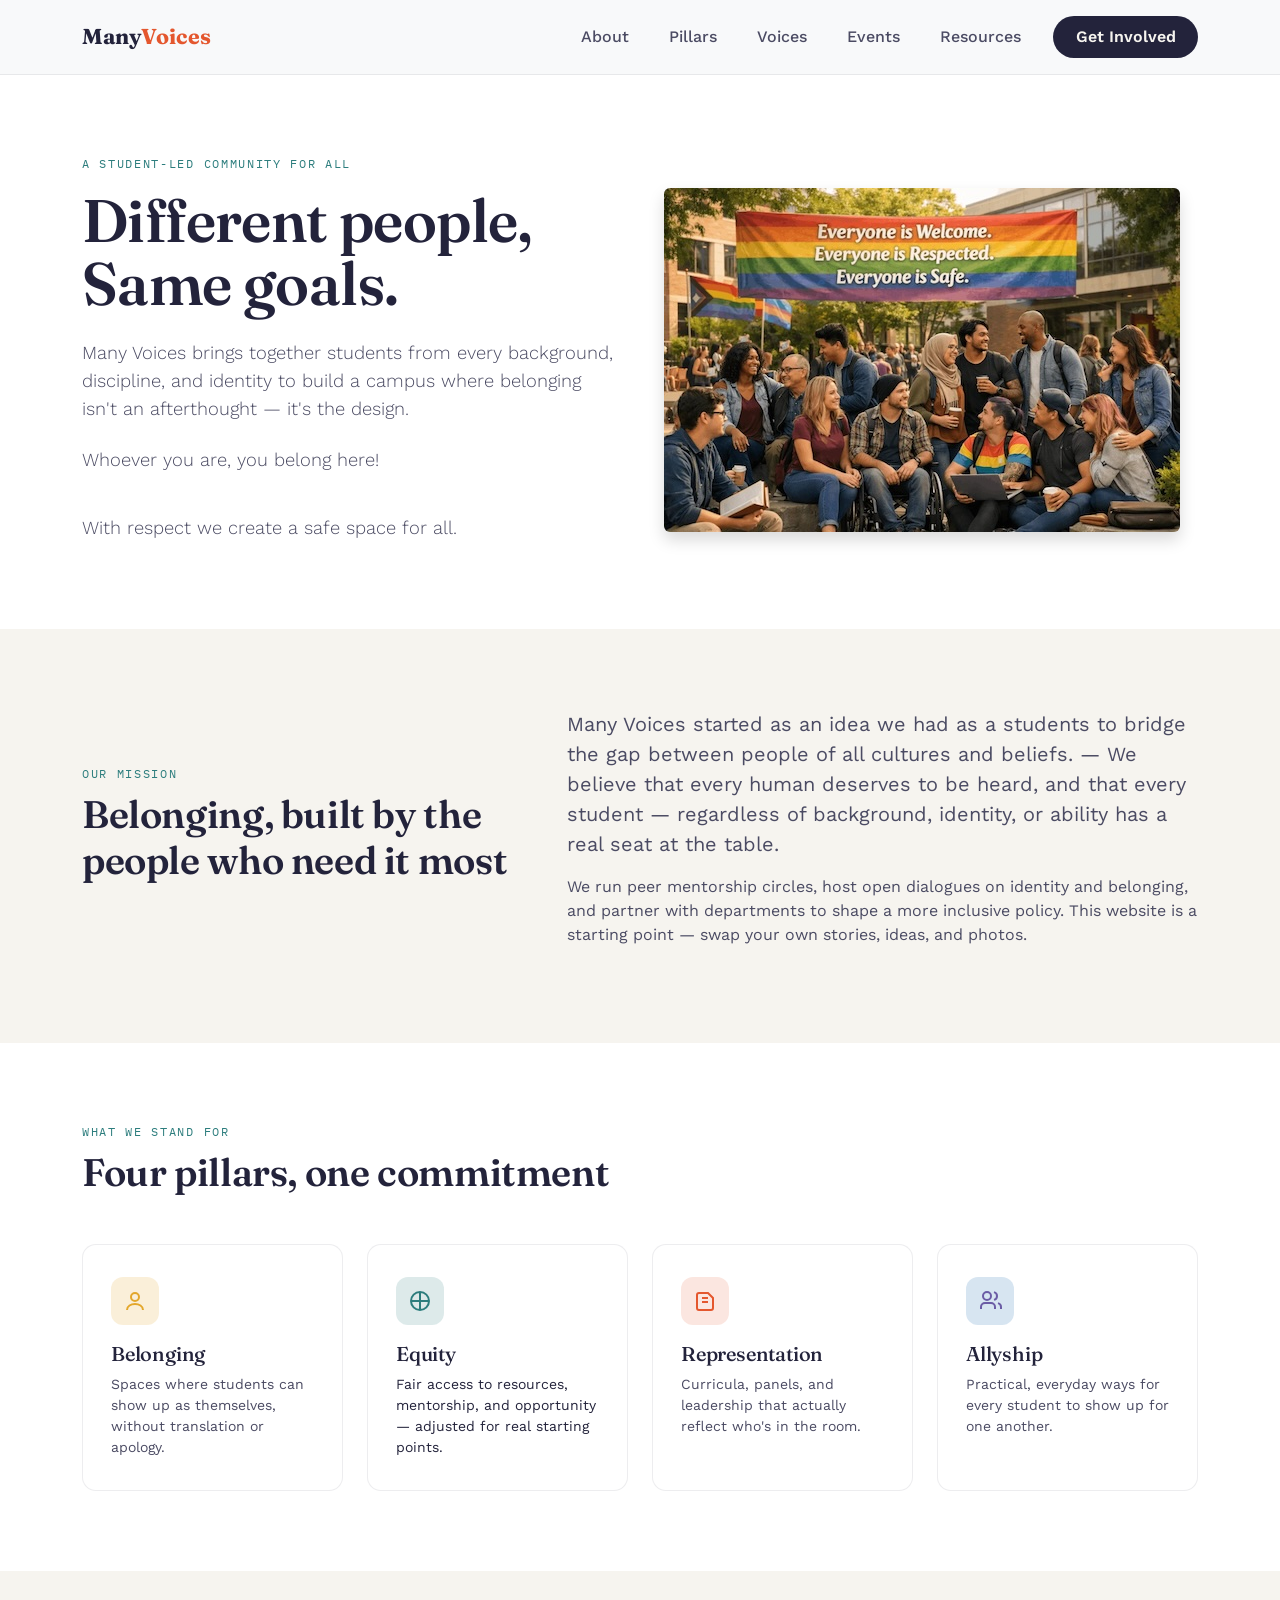
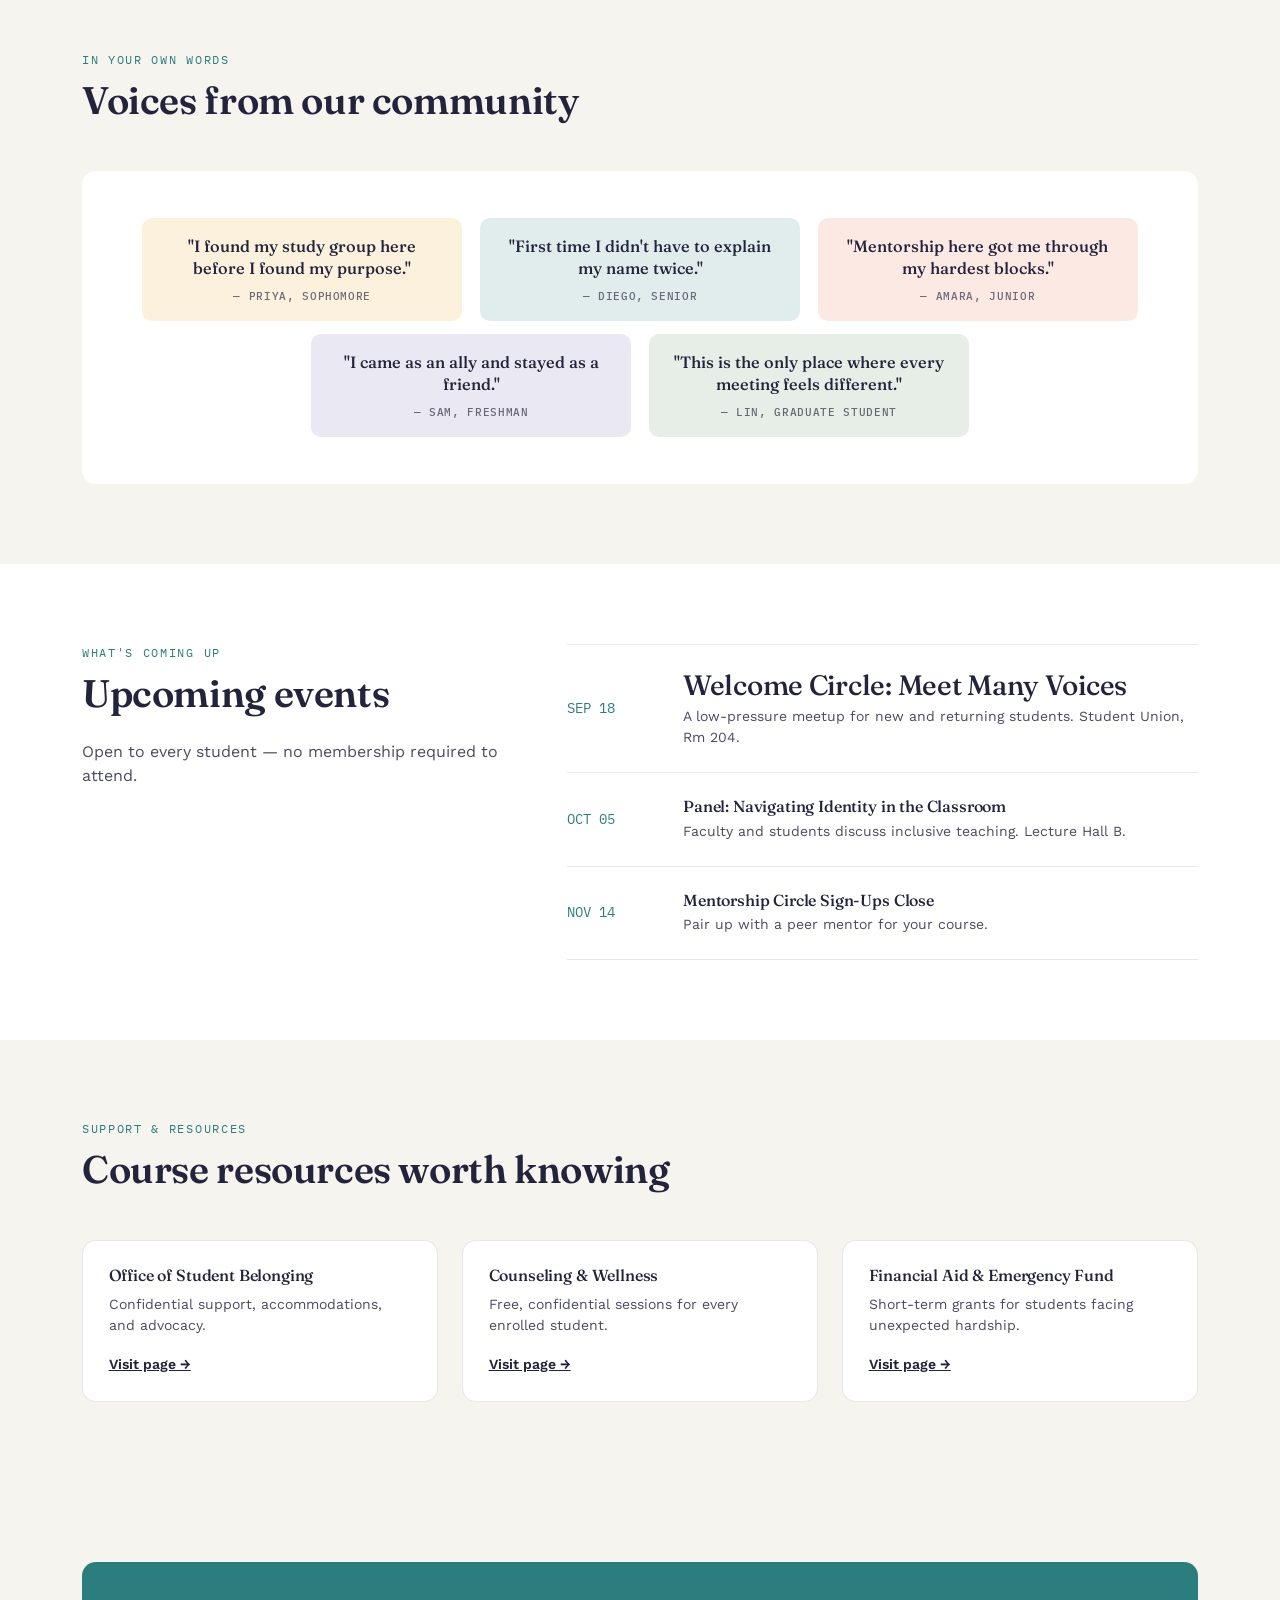
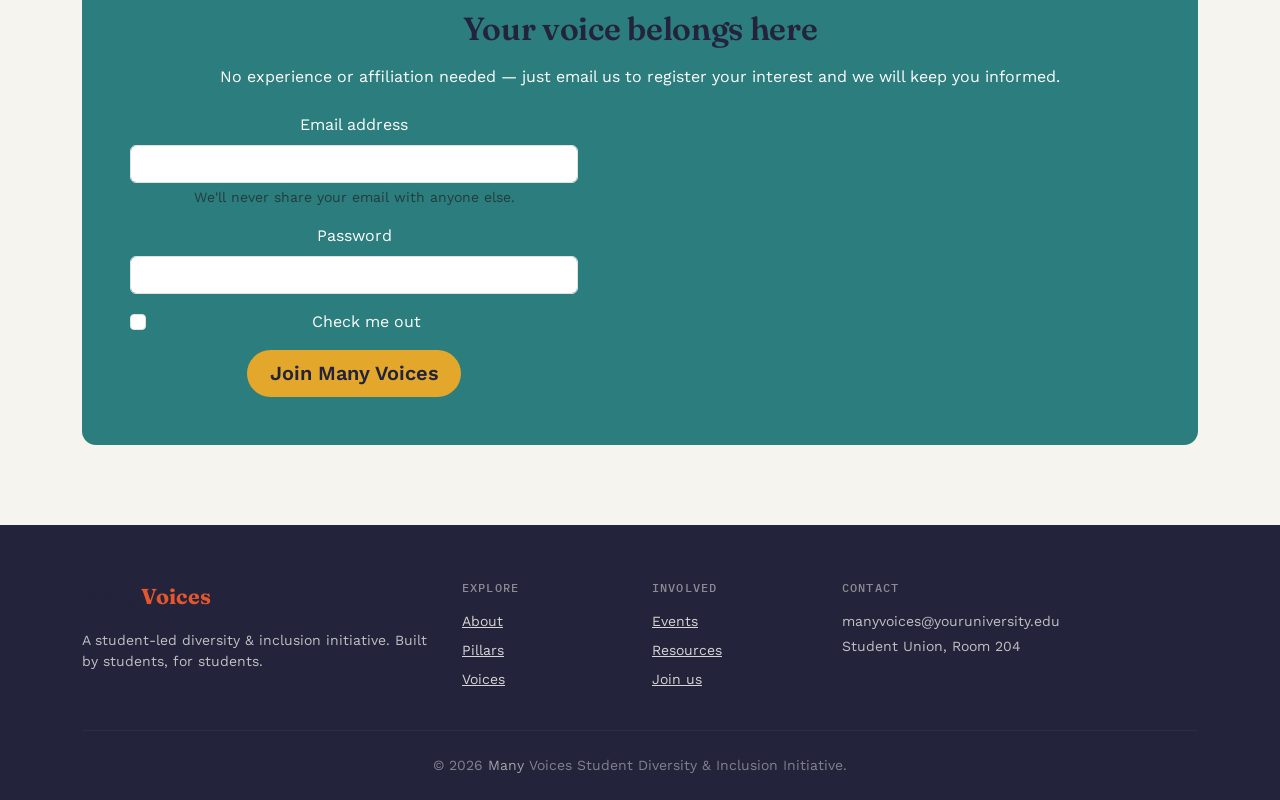
==== index.html @ 87bc1123 "Add join up form" ====
<!doctype html>
<html lang="en">
  <head>
    <meta charset="UTF-8" />
    <meta name="viewport" content="width=device-width, initial-scale=1.0" />
    <meta
      name="description"
      content="Many Voices is a student-led diversity and inclusion initiative that brings together students from all backgrounds, disciplines, and identities to create a campus where belonging is built into the design."
    />
    <title>Many Voices — Diversity & Inclusion Student Initiative</title>

    <!--Bootstrap 5-->
    <link
      href="https://cdnjs.cloudflare.com/ajax/libs/bootstrap/5.3.3/css/bootstrap.min.css"
      rel="stylesheet"
    />

    <!-- Fonts: Fraunces (display, warm humanist serif) + Work Sans (body) + IBM Plex Mono (utility/tags) -->
    <link rel="preconnect" href="https://fonts.googleapis.com" />
    <link
      href="https://fonts.googleapis.com/css2?family=Fraunces:opsz,wght@9..144,300;9..144,500;9..144,600;9..144,700&family=Work+Sans:wght@400;500;600;700&family=IBM+Plex+Mono:wght@500&display=swap"
      rel="stylesheet"
    />

    <!-- Stylesheet -->
    <link rel="stylesheet" href="assets/css/style.css" />
  </head>
  <body>
    <!--NAVBAR-->
    <nav class="navbar navbar-light bg-light navbar-expand-lg sticky-top py-3">
      <div class="container">
        <a class="navbar-brand" href="#top">Many<span>Voices</span></a>
        <button
          class="navbar-toggler"
          type="button"
          data-bs-toggle="collapse"
          data-bs-target="#navMenu"
          aria-label="Toggle navigation"
        >
          <span class="navbar-toggler-icon"></span>
        </button>
        <div class="collapse navbar-collapse justify-content-end" id="navMenu">
          <ul class="navbar-nav align-items-lg-center gap-lg-2">
            <li class="nav-item">
              <a class="nav-link" href="#about">About</a>
            </li>
            <li class="nav-item">
              <a class="nav-link" href="#pillars">Pillars</a>
            </li>
            <li class="nav-item">
              <a class="nav-link" href="#voices">Voices</a>
            </li>
            <li class="nav-item">
              <a class="nav-link" href="#events">Events</a>
            </li>
            <li class="nav-item">
              <a class="nav-link" href="#resources">Resources</a>
            </li>
            <li class="nav-item ms-lg-2">
              <a class="btn btn-ochre" href="#join">Get Involved</a>
            </li>
          </ul>
        </div>
      </div>
    </nav>

    <!--HERO-->
    <header id="top" class="hero">
      <div class="container">
        <div class="row align-items-center g-5">
          <div class="col-lg-6">
            <p class="eyebrow mb-3">A student-led community for all</p>
            <h1 class="mb-4">Different people,<br />Same goals.</h1>
            <p class="lead mb-4">
              Many Voices brings together students from every background,
              discipline, and identity to build a campus where belonging isn't
              an afterthought &mdash; it's the design.
            </p>
            <div class="d-flex flex-wrap gap-3">
              <p class="lead mb-4">Whoever you are, you belong here!</p>
              <p class="lead mb-4">
                With respect we create a safe space for all.
              </p>
            </div>
          </div>
          <div class="col-lg-6">
            <div class="weave-wrap">
              <img
                src="assets/images/everyone-welcome-2.jpg"
                alt="Students of different backgrounds and identities smiling together"
                class="img-fluid rounded shadow"
              />
            </div>
          </div>
        </div>
      </div>
    </header>

    <!--ABOUT-->
    <section id="about">
      <div class="container">
        <div class="row g-5 align-items-center">
          <div class="col-lg-5">
            <p class="eyebrow mb-2">Our mission</p>
            <h2 class="section-title mb-4">
              Belonging, built by the people who need it most
            </h2>
          </div>
          <div class="col-lg-7">
            <p class="fs-5 var-inksoft">
              Many Voices started as an idea we had as a students to bridge the
              gap between people of all cultures and beliefs. &mdash; We believe
              that every human deserves to be heard, and that every student
              &mdash; regardless of background, identity, or ability has a real
              seat at the table.
            </p>
            <p class="var-inksoft">
              We run peer mentorship circles, host open dialogues on identity
              and belonging, and partner with departments to shape a more
              inclusive policy. This website is a starting point &mdash; swap
              your own stories, ideas, and photos.
            </p>
          </div>
        </div>
      </div>
    </section>

    <!--PILLARS-->
    <section id="pillars">
      <div class="container">
        <p class="eyebrow mb-2">What we stand for</p>
        <h2 class="section-title mb-5">Four pillars, one commitment</h2>
        <div class="row g-4">
          <div class="col-md-6 col-lg-3">
            <div class="pillar-card">
              <div class="pillar-icon pillar-icon-yellow">
                <svg
                  width="24"
                  height="24"
                  viewBox="0 0 24 24"
                  fill="none"
                  stroke="var(--ochre)"
                  stroke-width="2"
                >
                  <circle cx="12" cy="8" r="4" />
                  <path d="M4 21c0-4 4-6 8-6s8 2 8 6" />
                </svg>
              </div>
              <h3 class="h5 mb-2">Belonging</h3>
              <p class="small mb-0 var-inksoft">
                Spaces where students can show up as themselves, without
                translation or apology.
              </p>
            </div>
          </div>
          <div class="col-md-6 col-lg-3">
            <div class="pillar-card">
              <div id="pillar1" class="pillar-icon">
                <svg
                  width="24"
                  height="24"
                  viewBox="0 0 24 24"
                  fill="none"
                  stroke="var(--teal)"
                  stroke-width="2"
                >
                  <path d="M3 12h18M12 3v18" />
                  <circle cx="12" cy="12" r="9" />
                </svg>
              </div>
              <h3 class="h5 mb-2">Equity</h3>
              <p class="small mb-0" class="var-inksoft">
                Fair access to resources, mentorship, and opportunity &mdash;
                adjusted for real starting points.
              </p>
            </div>
          </div>
          <div class="col-md-6 col-lg-3">
            <div class="pillar-card">
              <div class="pillar-icon" id="pillar2">
                <svg
                  width="24"
                  height="24"
                  viewBox="0 0 24 24"
                  fill="none"
                  stroke="var(--coral)"
                  stroke-width="2"
                >
                  <path
                    d="M4 19V6a2 2 0 0 1 2-2h9l5 5v10a2 2 0 0 1-2 2H6a2 2 0 0 1-2-2Z"
                  />
                  <path d="M9 9h6M9 13h6" />
                </svg>
              </div>
              <h3 class="h5 mb-2">Representation</h3>
              <p class="small mb-0 var-inksoft">
                Curricula, panels, and leadership that actually reflect who's in
                the room.
              </p>
            </div>
          </div>
          <div class="col-md-6 col-lg-3">
            <div class="pillar-card">
              <div class="pillar-icon" id="pillar4">
                <svg
                  width="24"
                  height="24"
                  viewBox="0 0 24 24"
                  fill="none"
                  stroke="var(--thread-4)"
                  stroke-width="2"
                >
                  <path d="M17 20v-2a4 4 0 0 0-4-4H7a4 4 0 0 0-4 4v2" />
                  <circle cx="9" cy="7" r="4" />
                  <path
                    d="M23 20v-2a4 4 0 0 0-3-3.87M16 3.13a4 4 0 0 1 0 7.75"
                  />
                </svg>
              </div>
              <h3 class="h5 mb-2">Allyship</h3>
              <p class="small mb-0 var-inksoft">
                Practical, everyday ways for every student to show up for one
                another.
              </p>
            </div>
          </div>
        </div>
      </div>
    </section>

    <!--VOICES-->
    <section id="voices">
      <div class="container">
        <p class="eyebrow mb-2">In Your Own Words</p>
        <h2 class="section-title mb-5">Voices from our community</h2>
        <div class="voices-wrap text-center">
          <span class="voice-chip voice-a"
            >"I found my study group here before I found my purpose."<span
              class="voice-name"
              >— Priya, Sophomore</span
            ></span
          >
          <span class="voice-chip voice-b"
            >"First time I didn't have to explain my name twice."<span
              class="voice-name"
              >— Diego, Senior</span
            ></span
          >
          <span class="voice-chip voice-c"
            >"Mentorship here got me through my hardest blocks."<span
              class="voice-name"
              >— Amara, Junior</span
            ></span
          >
          <span class="voice-chip voice-d"
            >"I came as an ally and stayed as a friend."<span class="voice-name"
              >— Sam, Freshman</span
            ></span
          >
          <span class="voice-chip voice-e"
            >"This is the only place where every meeting feels different."<span
              class="voice-name"
              >— Lin, Graduate Student</span
            ></span
          >
        </div>
      </div>
    </section>

    <!--EVENTS-->
    <section id="events">
      <div class="container">
        <div class="row g-5">
          <div class="col-lg-5">
            <p class="eyebrow mb-2">What's coming up</p>
            <h2 class="section-title mb-4">Upcoming events</h2>
            <p class="var-inksoft">
              Open to every student &mdash; no membership required to attend.
            </p>
          </div>
          <div class="col-lg-7">
            <div class="event-row">
              <div class="event-date">SEP&nbsp;18</div>
              <div class="flex-grow-1">
                <h3 class="h3 mb-1">Welcome Circle: Meet Many Voices</h3>
                <p class="small mb-0 var-inksoft">
                  A low-pressure meetup for new and returning students. Student
                  Union, Rm 204.
                </p>
              </div>
            </div>
            <div class="event-row">
              <div class="event-date">OCT&nbsp;05</div>
              <div class="flex-grow-1">
                <h3 class="h6 mb-1">
                  Panel: Navigating Identity in the Classroom
                </h3>
                <p class="small mb-0 var-inksoft">
                  Faculty and students discuss inclusive teaching. Lecture Hall
                  B.
                </p>
              </div>
            </div>
            <div class="event-row">
              <div class="event-date">NOV&nbsp;14</div>
              <div class="flex-grow-1">
                <h3 class="h6 mb-1">Mentorship Circle Sign-Ups Close</h3>
                <p class="small mb-0 var-inksoft">
                  Pair up with a peer mentor for your course.
                </p>
              </div>
            </div>
          </div>
        </div>
      </div>
    </section>

    <!--RESOURCES-->
    <section id="resources">
      <div class="container">
        <p class="eyebrow mb-2">Support &amp; resources</p>
        <h2 class="section-title mb-5">Course resources worth knowing</h2>
        <div class="row g-4">
          <div class="col-md-4">
            <div class="resource-card">
              <h3 class="h6 mb-2">Office of Student Belonging</h3>
              <p class="small mb-3 var-inksoft">
                Confidential support, accommodations, and advocacy.
              </p>
              <a
                href="https://www.gov.uk/residential-support-scheme"
                class="small fw-semibold"
                target="_blank"
                rel="noopener"
                >Visit page &rarr;</a
              >
            </div>
          </div>
          <div class="col-md-4">
            <div class="resource-card">
              <h3 class="h6 mb-2">Counseling &amp; Wellness</h3>
              <p class="small mb-3 var-inksoft">
                Free, confidential sessions for every enrolled student.
              </p>
              <a
                href="https://www.nhs.uk/mental-health/children-and-young-adults/help-for-teenagers-young-adults-and-students/student-mental-health-counselling/"
                class="small fw-semibold"
                target="_blank"
                rel="noopener"
                >Visit page &rarr;</a
              >
            </div>
          </div>
          <div class="col-md-4">
            <div class="resource-card">
              <h3 class="h6 mb-2">Financial Aid &amp; Emergency Fund</h3>
              <p class="small mb-3 var-inksoft">
                Short-term grants for students facing unexpected hardship.
              </p>
              <a
                href="https://www.gov.uk/student-finance/extra-help"
                class="small fw-semibold"
                target="_blank"
                rel="noopener"
                >Visit page &rarr;</a
              >
            </div>
          </div>
        </div>
      </div>
    </section>

    <!--CTA/JOIN-->
    <section id="join">
      <div class="container">
        <div class="cta-band text-center">
          <h2 class="mb-3">Your voice belongs here</h2>
          <p class="mb-4 mx-auto" id="p-light">
            No experience or affiliation needed &mdash; just email us to
            register your interest and we will keep you informed.
          </p>
          <form id="join-form">
            <div class="mb-3">
              <label for="exampleInputEmail1" class="form-label"
                >Email address</label
              >
              <input
                type="email"
                class="form-control"
                id="exampleInputEmail1"
                aria-describedby="emailHelp"
              />
              <div id="emailHelp" class="form-text">
                We'll never share your email with anyone else.
              </div>
            </div>
            <div class="mb-3">
              <label for="exampleInputPassword1" class="form-label"
                >Password</label
              >
              <input
                type="password"
                class="form-control"
                id="exampleInputPassword1"
              />
            </div>
            <div class="mb-3 form-check">
              <input
                type="checkbox"
                class="form-check-input"
                id="exampleCheck1"
              />
              <label class="form-check-label" for="exampleCheck1"
                >Check me out</label
              >
            </div>
            <button type="submit" class="btn btn-ochre btn-lg">
              Join Many Voices
            </button>
          </form>
        </div>
      </div>
    </section>

    <!--FOOTER-->
    <footer>
      <div class="container">
        <div class="row g-4">
          <div class="col-lg-4">
            <div class="navbar-brand mb-3 d-inline-block">
              Many<span>Voices</span>
            </div>
            <p class="small" id="p-sm">
              A student-led diversity &amp; inclusion initiative. Built by
              students, for students.
            </p>
          </div>
          <div class="col-6 col-lg-2">
            <h6>Explore</h6>
            <ul class="list-unstyled small">
              <li class="mb-2"><a href="#about">About</a></li>
              <li class="mb-2"><a href="#pillars">Pillars</a></li>
              <li class="mb-2"><a href="#voices">Voices</a></li>
            </ul>
          </div>
          <div class="col-6 col-lg-2">
            <h6>Involved</h6>
            <ul class="list-unstyled small">
              <li class="mb-2"><a href="#events">Events</a></li>
              <li class="mb-2"><a href="#resources">Resources</a></li>
              <li class="mb-2"><a href="#join">Join us</a></li>
            </ul>
          </div>
          <div class="col-lg-4">
            <h6>Contact</h6>
            <p class="small mb-1">manyvoices@youruniversity.edu</p>
            <p class="small">Student Union, Room 204</p>
          </div>
        </div>
        <hr class="my-4" style="border-color: rgba(246, 244, 239, 0.15)" />
        <p class="small text-center mb-0" style="opacity: 0.6">
          &copy; 2026 <span class="many-logo">Many</span> Voices Student
          Diversity & Inclusion Initiative.
        </p>
      </div>
    </footer>

    <script src="https://cdnjs.cloudflare.com/ajax/libs/bootstrap/5.3.3/js/bootstrap.bundle.min.js"></script>
  </body>
</html>
---- assets/css/style.css ----
:root{
    --paper:      #F6F4EF;
    --ink:        #23233B;
    --ink-soft:   #4B4B63;
    --ochre:      #E3A72C;
    --teal:       #2C7D7D;
    --coral:      #E4572E;
    --thread-1:   #E3A72C;
    --thread-2:   #2C7D7D;
    --thread-3:   #E4572E;
    --thread-4:   #6B5CA5;
    --thread-5:   #3D7A47;
    --radius:     14px;
  }

  ::selection{ background: var(--ochre); color: var(--ink); }

  html{ scroll-behavior: smooth; }

  body{
    background: var(--paper);
    color: var(--ink);
    font-family: 'Work Sans', sans-serif;
  }

  h1, h2, h3, .display-font{
    font-family: 'Fraunces', serif;
    font-weight: 600;
    letter-spacing: -0.01em;
    color: var(--ink);
  }

  .eyebrow{
    font-family: 'IBM Plex Mono', monospace;
    font-size: 0.75rem;
    letter-spacing: 0.14em;
    text-transform: uppercase;
    color: var(--teal);
  }

  a{ color: var(--ink); }

  /* ---------- Navbar ---------- */
  .navbar{
    background: var(--paper);
    border-bottom: 1px solid rgba(35,35,59,0.08);
  }
  .navbar-brand{
    font-family: 'Fraunces', serif;
    font-weight: 700;
    font-size: 1.35rem;
    color: var(--ink) !important;
  }
  .navbar-brand span{ color: var(--coral); }
  .nav-link{
    font-weight: 500;
    color: var(--ink-soft) !important;
    margin: 0 0.5rem;
  }
  .nav-link:hover{ color: var(--coral) !important; }
  .btn-ochre{
    background: var(--ink);
    color: var(--paper);
    border-radius: 999px;
    padding: 0.55rem 1.4rem;
    font-weight: 600;
    border: none;
  }
  .btn-ochre:hover{ background: var(--coral); color: var(--paper); }
  .btn-outline-ink{
    border: 1.5px solid var(--ink);
    color: var(--ink);
    border-radius: 999px;
    padding: 0.55rem 1.4rem;
    font-weight: 600;
  }
  .btn-outline-ink:hover{ background: var(--ink); color: var(--paper); }

  /* Hero */
  .hero{ 
    padding: 5rem 0 4rem; 
    background-color: #fff;
  }

  .hero h1{
    font-size: clamp(2.4rem, 5vw, 3.75rem);
    line-height: 1.05;
  }

  .hero .lead{
    color: var(--ink-soft);
    font-size: 1.15rem;
    max-width: 34rem;
  }

  /* Signature element: woven ribbon of identity threads */
  .weave-wrap{ position: relative; width: 100%; }
  .thread-path{
    fill: none;
    stroke-width: 14;
    stroke-linecap: round;
    opacity: 0.92;
  }
  @keyframes driftThread{
    0%   { stroke-dashoffset: 0; }
    100% { stroke-dashoffset: -240; }
  }
  .thread-anim{
    stroke-dasharray: 6 14;
    animation: driftThread 14s linear infinite;
  }
  @media (prefers-reduced-motion: reduce){
    .thread-anim{ animation: none; }
  }

  /* Stats */
  .stats-bar{
    background: var(--ink);
    color: var(--paper);
    border-radius: var(--radius);
  }
  .stats-bar .stat-num{
    font-family: 'Fraunces', serif;
    font-size: 2.4rem;
    font-weight: 600;
    color: var(--ochre);
  }
  .stats-bar .stat-label{
    font-family: 'IBM Plex Mono', monospace;
    font-size: 0.72rem;
    letter-spacing: 0.08em;
    text-transform: uppercase;
    color: rgba(246,244,239,0.7);
  }

  /* Section basics */
  section{ padding: 5rem 0; }
  .section-title{ font-size: clamp(1.8rem, 3vw, 2.5rem); }

  /* Pillars */

  #pillars {
    background: #fff;
  }

  .pillar-card{
    background: #fff;
    border: 1px solid rgba(35,35,59,0.08);
    border-radius: var(--radius);
    padding: 2rem 1.75rem;
    height: 100%;
    transition: transform 0.25s ease, box-shadow 0.25s ease;
  }
  .pillar-card:hover{
    transform: translateY(-4px);
    box-shadow: 0 16px 30px rgba(35,35,59,0.08);
  }
  .pillar-icon{
    width: 48px; height: 48px;
    border-radius: 12px;
    display: flex; align-items: center; justify-content: center;
    margin-bottom: 1.1rem;
  }

  #pillar1 {
    background: rgba(44,125,125,0.16);
  }

  #pillar2 {
    background: rgba(228,87,46,0.15);
  }

  #pillar4 {
    background: rgba(07,92,165,0.16);
  }

  .pillar-icon-yellow {
    background: rgba(227,167,44,0.18);
  }

  /* Voices mosaic */
  .voices-wrap{ background: #fff; border-radius: var(--radius); padding: 2.5rem; }
  .voice-chip{
    display: inline-block;
    padding: 1.1rem 1.4rem;
    margin: 0.4rem;
    border-radius: 10px;
    font-family: 'Fraunces', serif;
    font-weight: 500;
    font-size: 1.02rem;
    line-height: 1.35;
    max-width: 320px;
  }
  .voice-name{
    display:block;
    margin-top: 0.6rem;
    font-family: 'IBM Plex Mono', monospace;
    font-size: 0.68rem;
    letter-spacing: 0.06em;
    text-transform: uppercase;
    opacity: 0.65;
  }
  .voice-a{ background: rgba(227,167,44,0.16); }
  .voice-b{ background: rgba(44,125,125,0.14); }
  .voice-c{ background: rgba(228,87,46,0.13); }
  .voice-d{ background: rgba(107,92,165,0.14); }
  .voice-e{ background: rgba(61,122,71,0.13); }

  /* Events */
  .event-row{
    border-top: 1px solid rgba(35,35,59,0.1);
    padding: 1.5rem 0;
    display: flex; align-items: center; gap: 1.5rem;
  }
  .event-row:last-child{ border-bottom: 1px solid rgba(35,35,59,0.1); }
  .event-date{
    font-family: 'IBM Plex Mono', monospace;
    font-size: 0.85rem;
    color: var(--teal);
    min-width: 92px;
  }

  #events {
    background: #fff;
  }

  /* Get involved / resources */
  .resource-card{
    border: 1px solid rgba(35,35,59,0.1);
    border-radius: var(--radius);
    padding: 1.6rem;
    height: 100%;
    background: #fff;
  }

  .cta-band{
    background: var(--teal);
    color: #fff;
    border-radius: var(--radius);
    padding: 3rem;
  }
  .cta-band .btn-ochre{ background: var(--ochre); color: var(--ink); }
  .cta-band .btn-ochre:hover{ background: #fff; }

  #join-form {
    max-width: 28rem;
    align-items: center;
  }

  /* Footer */
  footer{
    background: var(--ink);
    color: rgba(246,244,239,0.75);
    padding: 3.5rem 0 1.5rem;
  }
  footer a{ color: rgba(246,244,239,0.85); }
  footer h6{
    font-family: 'IBM Plex Mono', monospace;
    font-size: 0.72rem;
    letter-spacing: 0.1em;
    text-transform: uppercase;
    color: rgba(246,244,239,0.5);
    margin-bottom: 1rem;
  }

  /* Focus visibility */
  a:focus-visible, button:focus-visible{
    outline: 2px solid var(--coral);
    outline-offset: 2px;
  }

  .var-inksoft { 
    color: var(--ink-soft); 
  }

  p-light {
    max-width: 32rem;
    opacity: 0.9;
  }

  p-sm {
    max-width: 20rem;
  }

  .many-logo {
    color: var(--paper);
  }
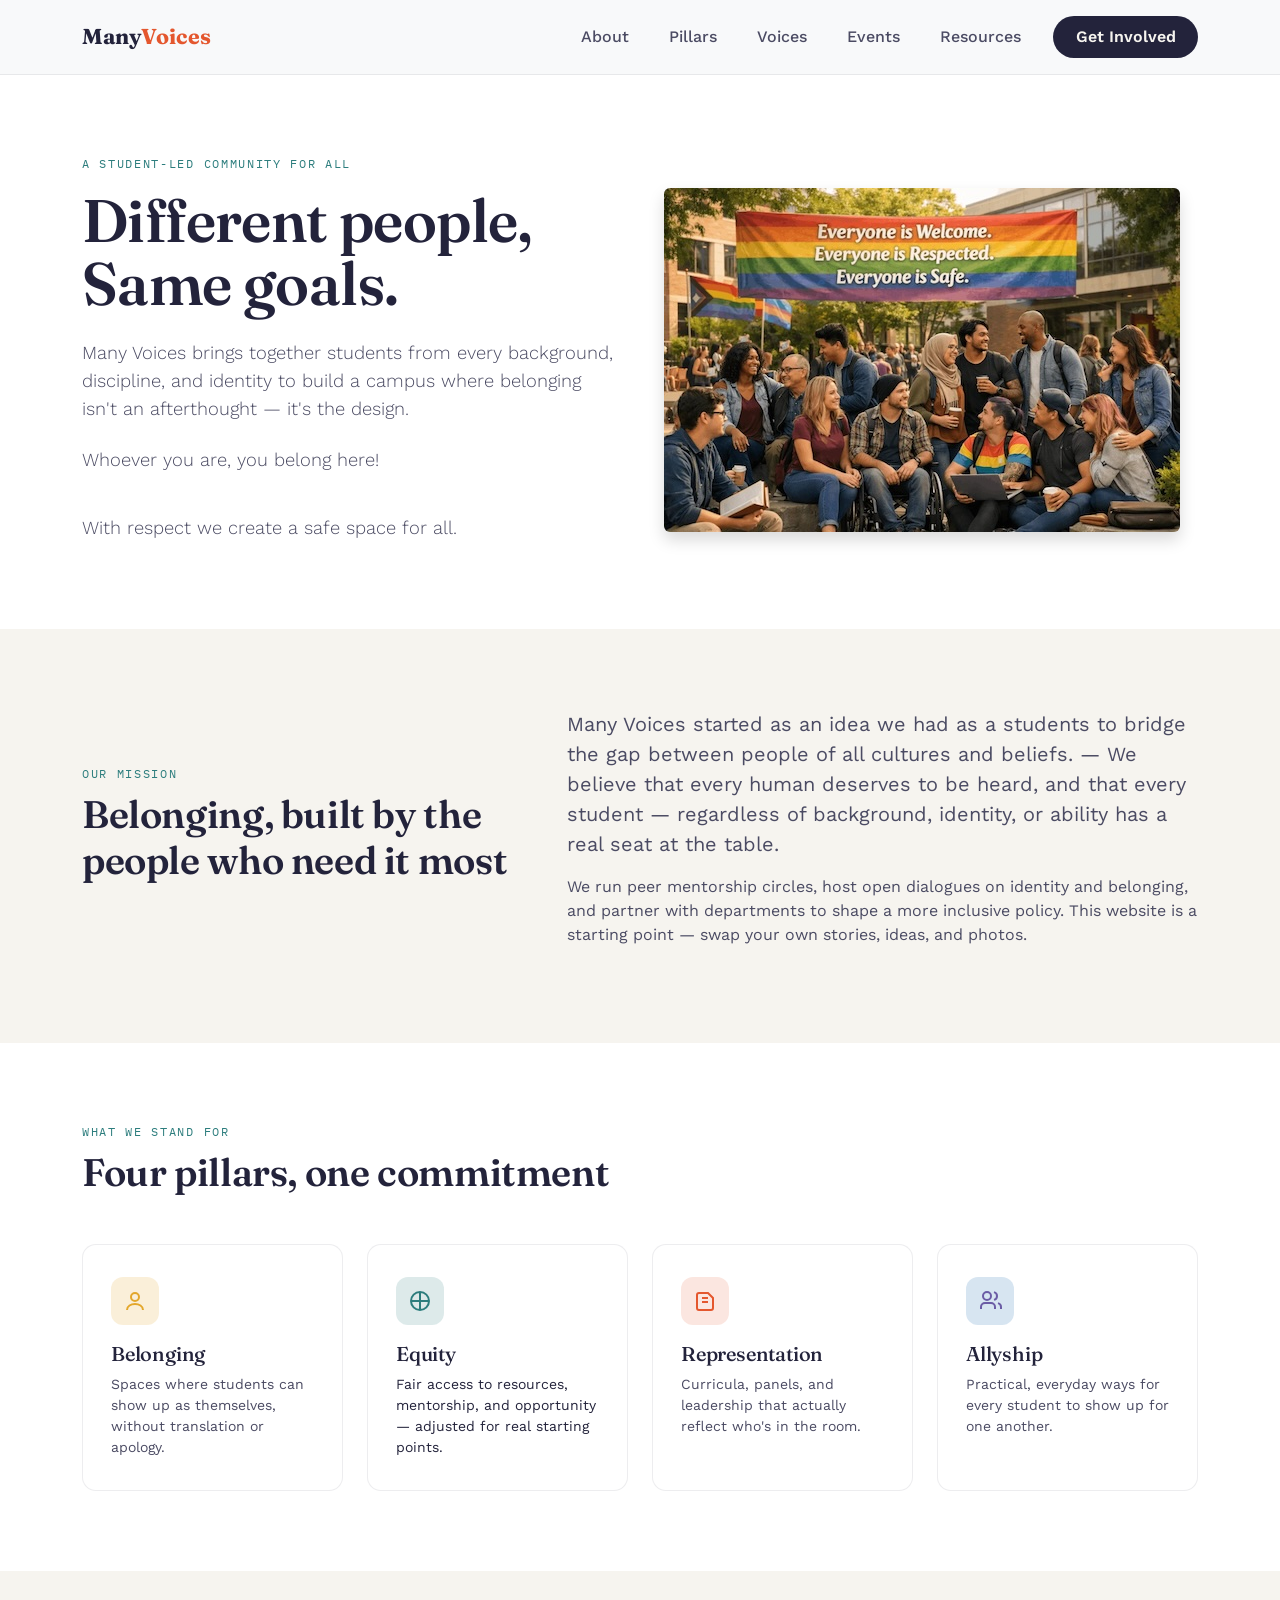
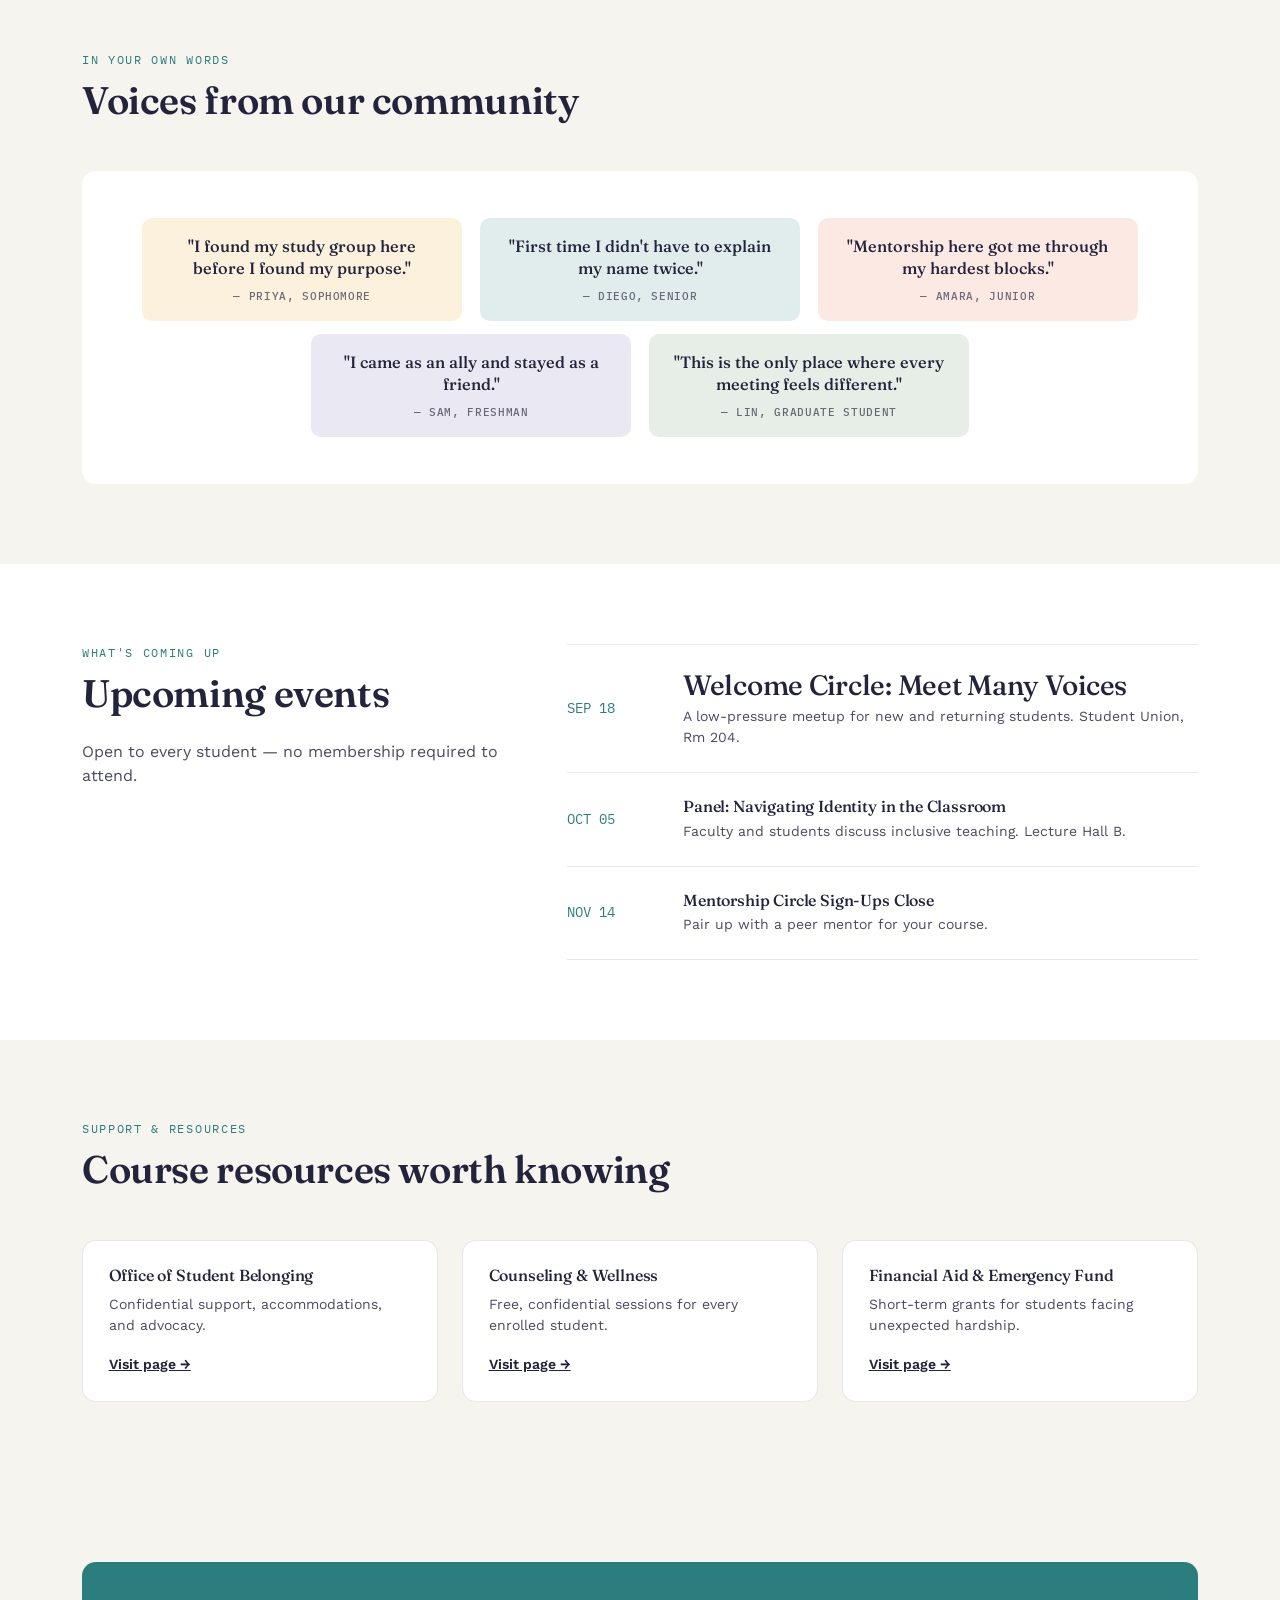
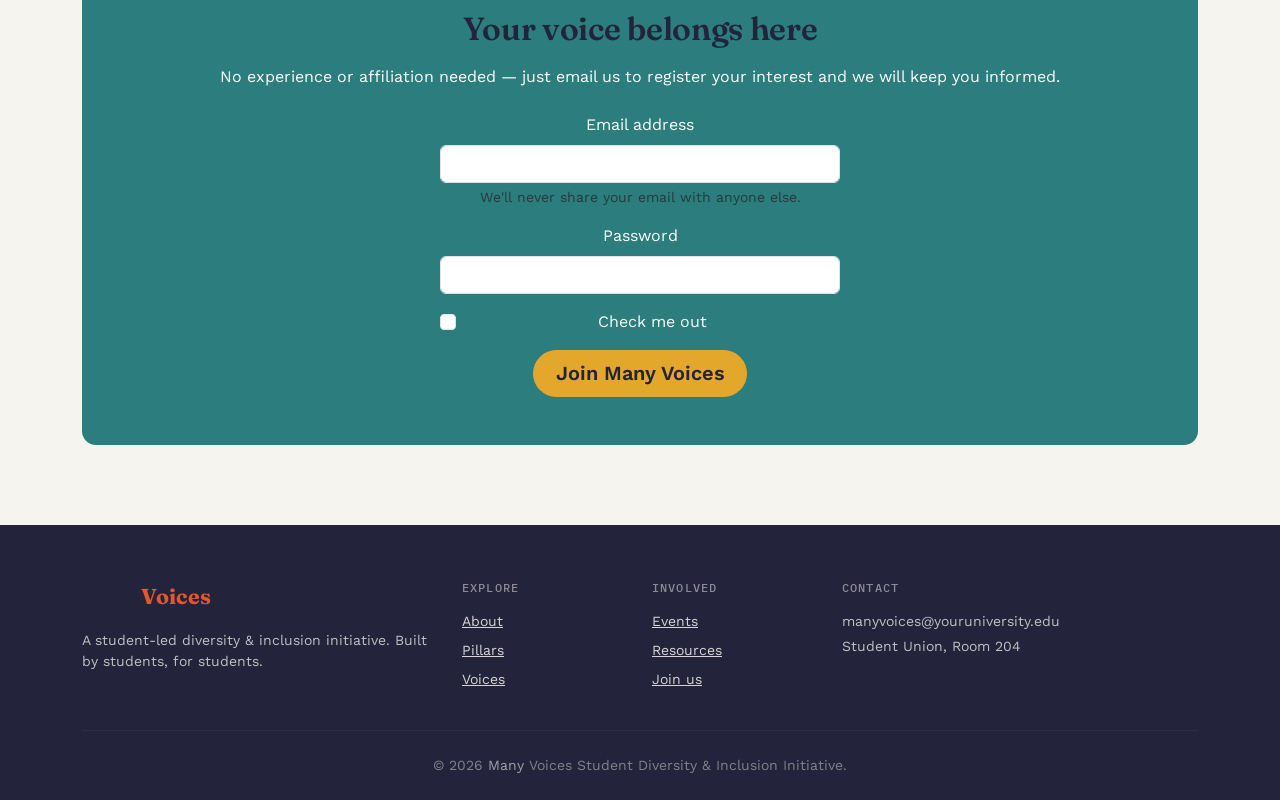
==== commit 8a615859: "Center join up form" ====
--- a/index.html
+++ b/index.html
@@ -379,7 +379,7 @@
             No experience or affiliation needed &mdash; just email us to
             register your interest and we will keep you informed.
           </p>
-          <form id="join-form">
+          <form class="mx-auto" id="join-form">
             <div class="mb-3">
               <label for="exampleInputEmail1" class="form-label"
                 >Email address</label
--- a/assets/css/style.css
+++ b/assets/css/style.css
@@ -243,8 +243,7 @@
   .cta-band .btn-ochre:hover{ background: #fff; }
 
   #join-form {
-    max-width: 28rem;
-    align-items: center;
+    max-width: 400px;
   }
 
   /* Footer */
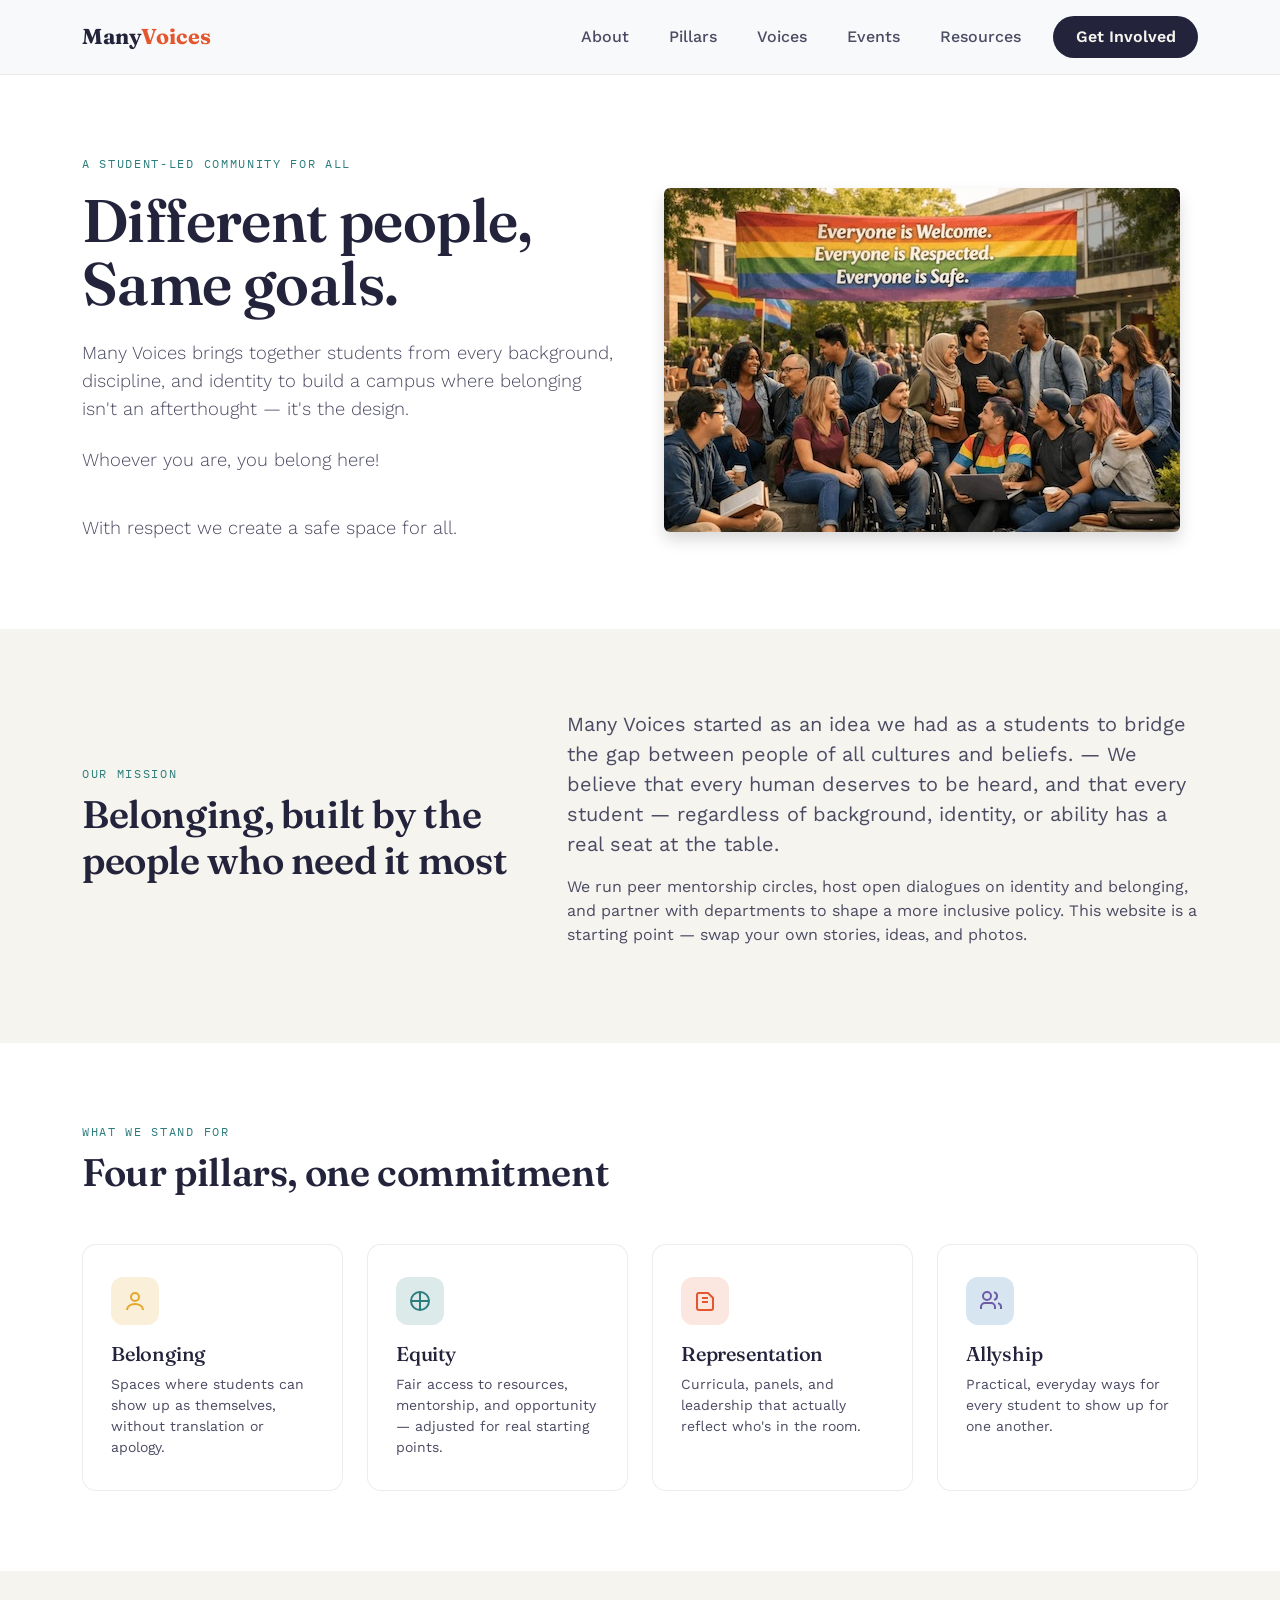
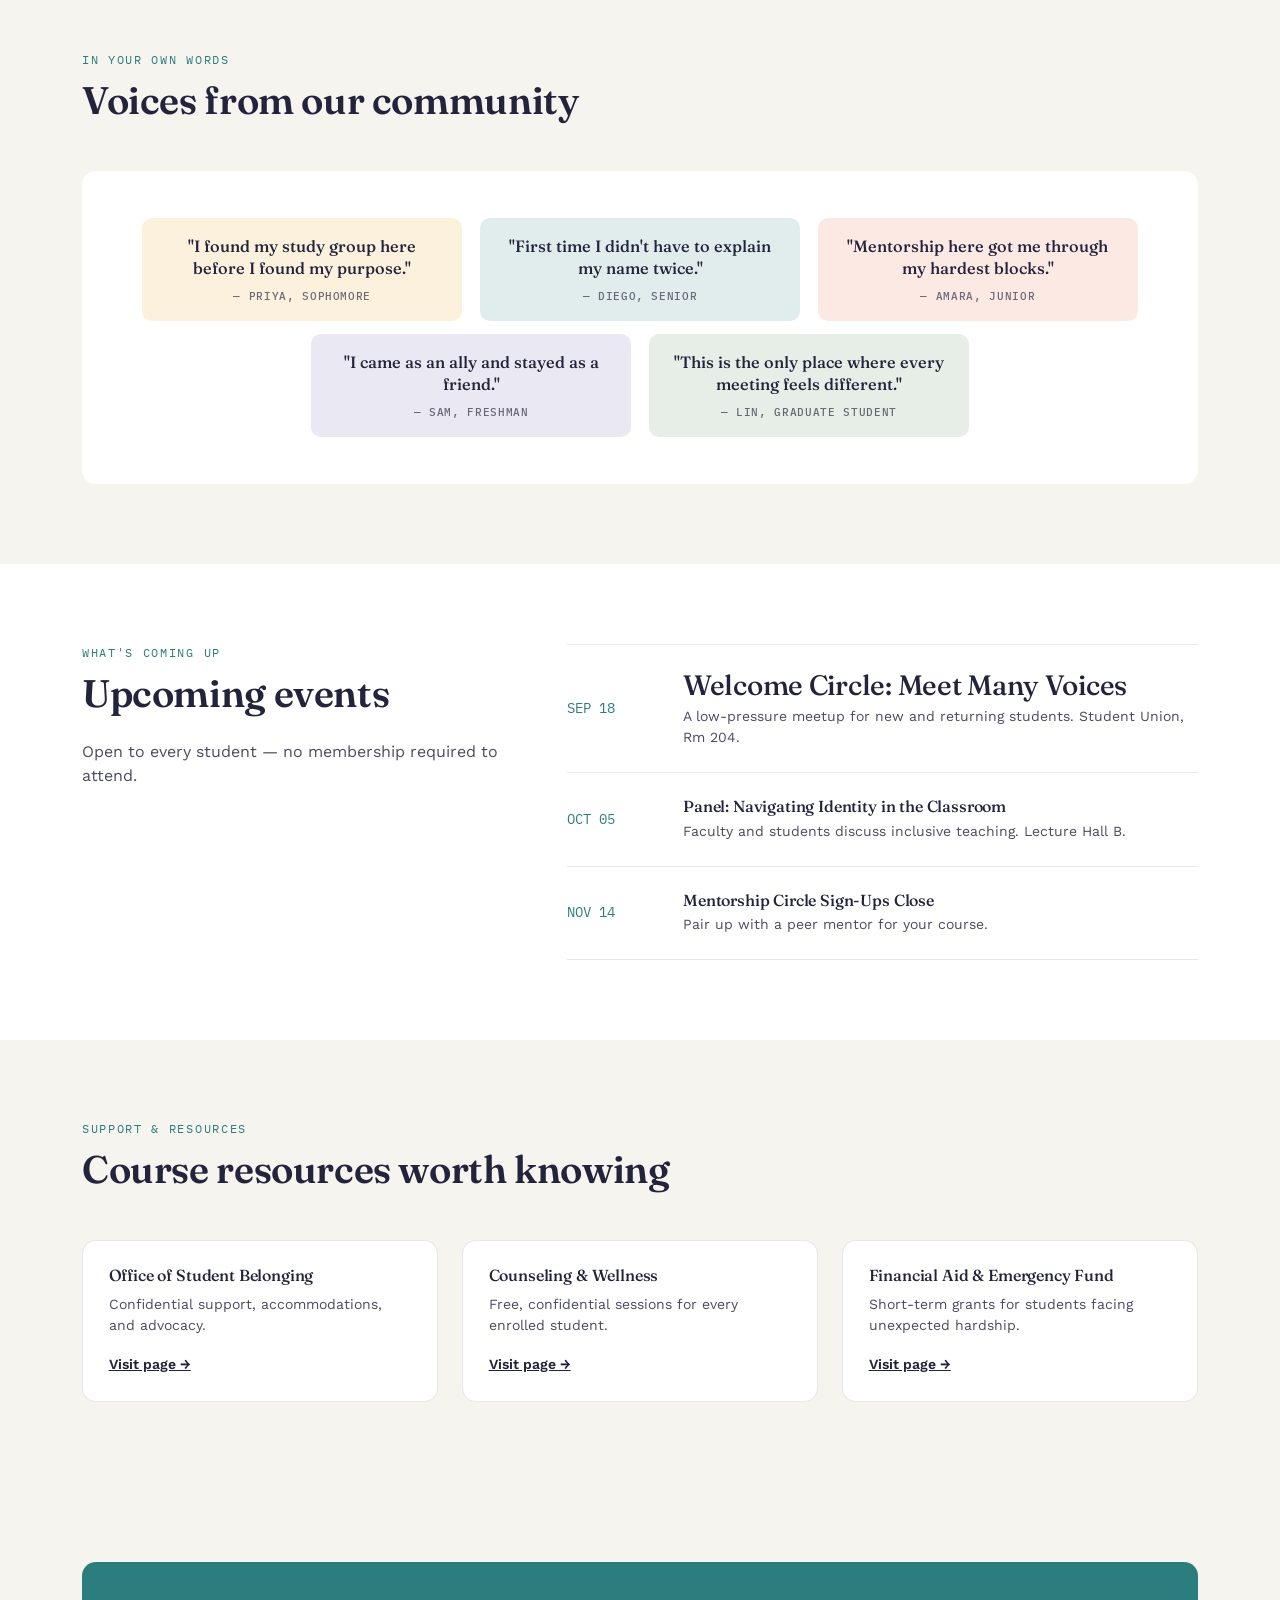
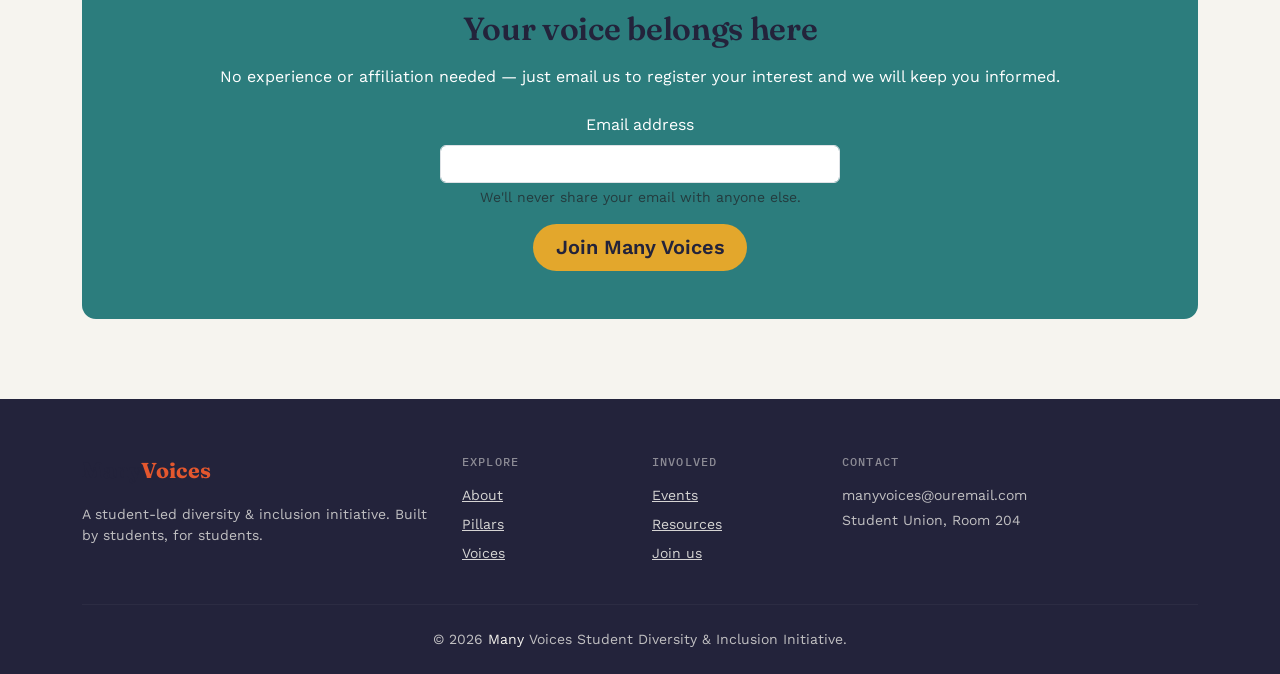
==== commit 3d91145b: "Simplify join form" ====
--- a/index.html
+++ b/index.html
@@ -1,12 +1,11 @@
 <!doctype html>
 <html lang="en">
   <head>
-    <meta charset="UTF-8" />
-    <meta name="viewport" content="width=device-width, initial-scale=1.0" />
+    <meta charset="UTF-8">
+    <meta name="viewport" content="width=device-width, initial-scale=1.0">
     <meta
       name="description"
-      content="Many Voices is a student-led diversity and inclusion initiative that brings together students from all backgrounds, disciplines, and identities to create a campus where belonging is built into the design."
-    />
+      content="Many Voices is a student-led diversity and inclusion initiative that brings together students from all backgrounds, disciplines, and identities to create a campus where belonging is built into the design.">
     <title>Many Voices — Diversity & Inclusion Student Initiative</title>
 
     <!--Bootstrap 5-->
@@ -169,7 +168,7 @@
                 </svg>
               </div>
               <h3 class="h5 mb-2">Equity</h3>
-              <p class="small mb-0" class="var-inksoft">
+              <p class="small mb-0 var-inksoft">
                 Fair access to resources, mentorship, and opportunity &mdash;
                 adjusted for real starting points.
               </p>
@@ -381,7 +380,7 @@
           </p>
           <form class="mx-auto" id="join-form">
             <div class="mb-3">
-              <label for="exampleInputEmail1" class="form-label"
+              <label for="exampleInputEmail1" class="form-label" aria-describedby="emailHelp"
                 >Email address</label
               >
               <input
@@ -394,26 +393,6 @@
                 We'll never share your email with anyone else.
               </div>
             </div>
-            <div class="mb-3">
-              <label for="exampleInputPassword1" class="form-label"
-                >Password</label
-              >
-              <input
-                type="password"
-                class="form-control"
-                id="exampleInputPassword1"
-              />
-            </div>
-            <div class="mb-3 form-check">
-              <input
-                type="checkbox"
-                class="form-check-input"
-                id="exampleCheck1"
-              />
-              <label class="form-check-label" for="exampleCheck1"
-                >Check me out</label
-              >
-            </div>
             <button type="submit" class="btn btn-ochre btn-lg">
               Join Many Voices
             </button>
@@ -453,12 +432,12 @@
           </div>
           <div class="col-lg-4">
             <h6>Contact</h6>
-            <p class="small mb-1">manyvoices@youruniversity.edu</p>
+            <p class="small mb-1">manyvoices@ouremail.com</p>
             <p class="small">Student Union, Room 204</p>
           </div>
         </div>
-        <hr class="my-4" style="border-color: rgba(246, 244, 239, 0.15)" />
-        <p class="small text-center mb-0" style="opacity: 0.6">
+        <hr class="my-4"/>
+        <p class="small text-center mb-0">
           &copy; 2026 <span class="many-logo">Many</span> Voices Student
           Diversity & Inclusion Initiative.
         </p>
--- a/assets/css/style.css
+++ b/assets/css/style.css
@@ -262,6 +262,10 @@
     margin-bottom: 1rem;
   }
 
+  .my-4 {
+    border-color: rgba(246, 244, 239, 0.15); 
+  }
+
   /* Focus visibility */
   a:focus-visible, button:focus-visible{
     outline: 2px solid var(--coral);
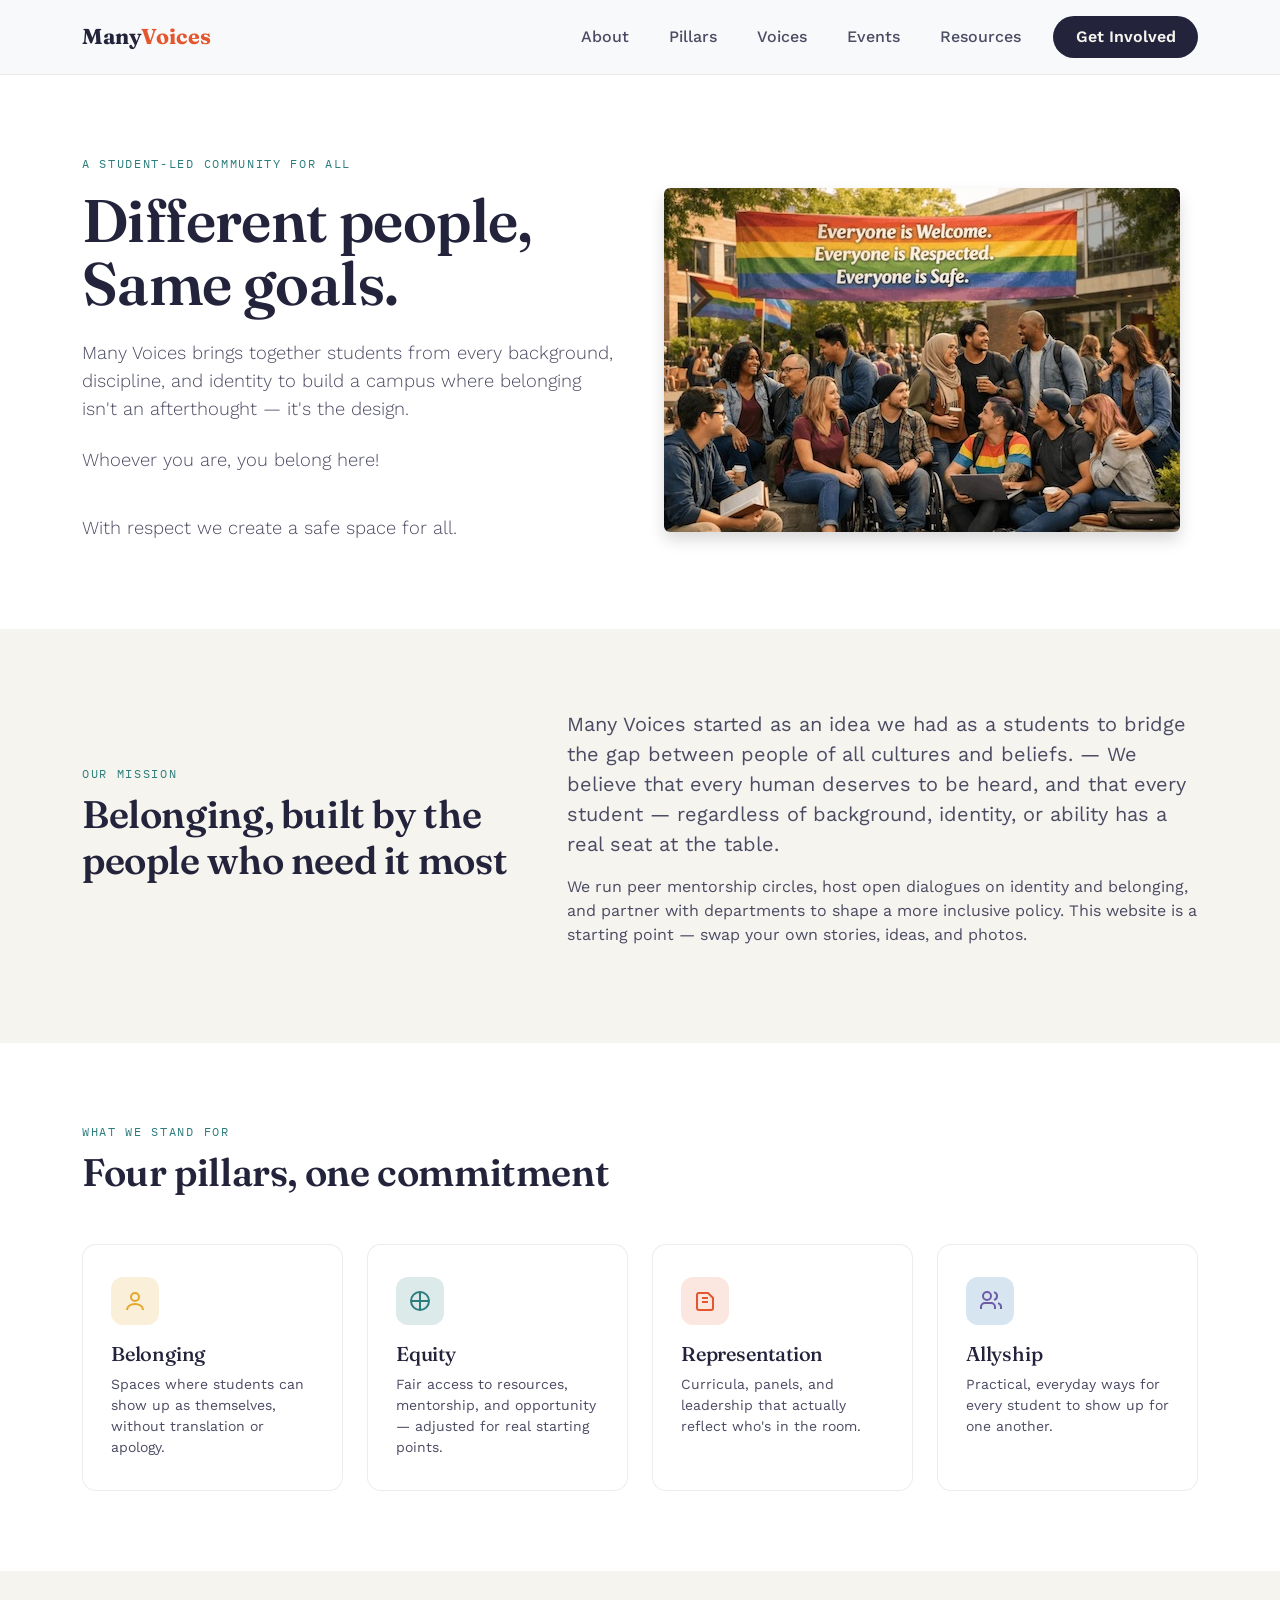
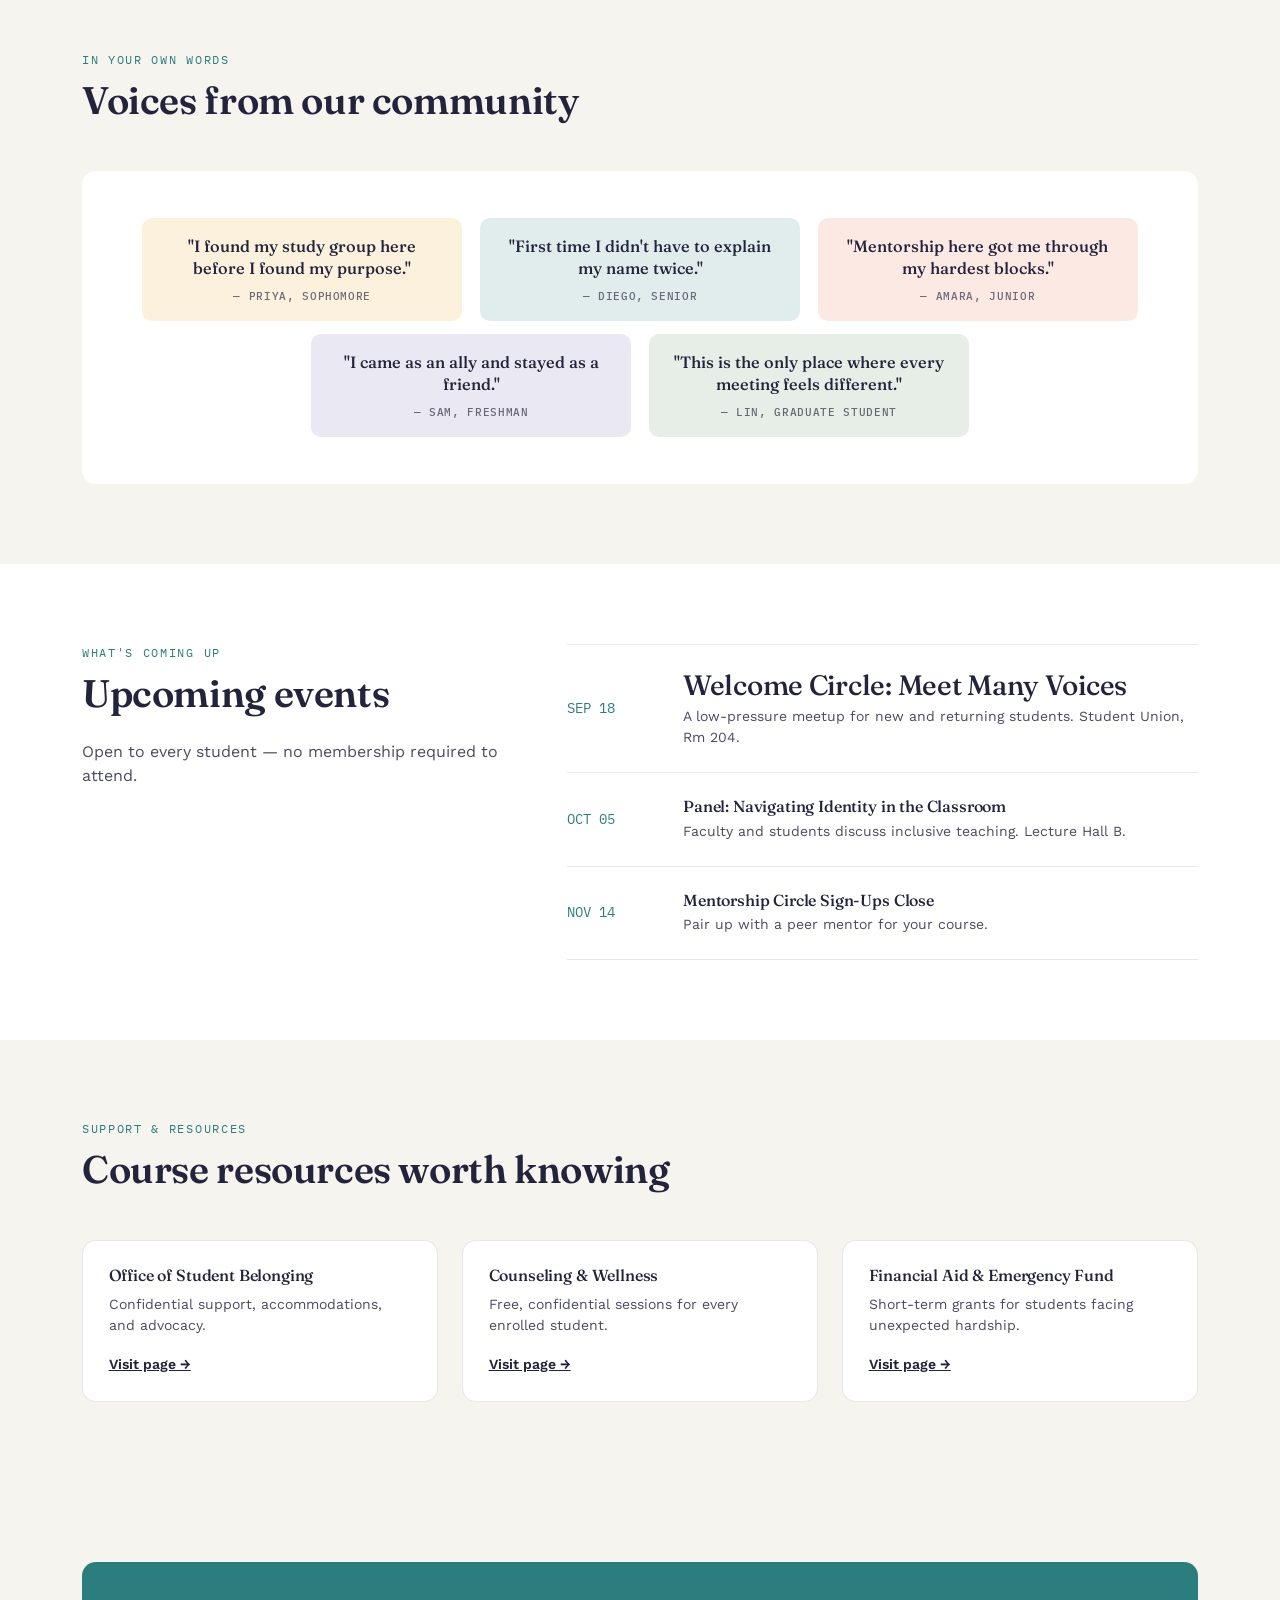
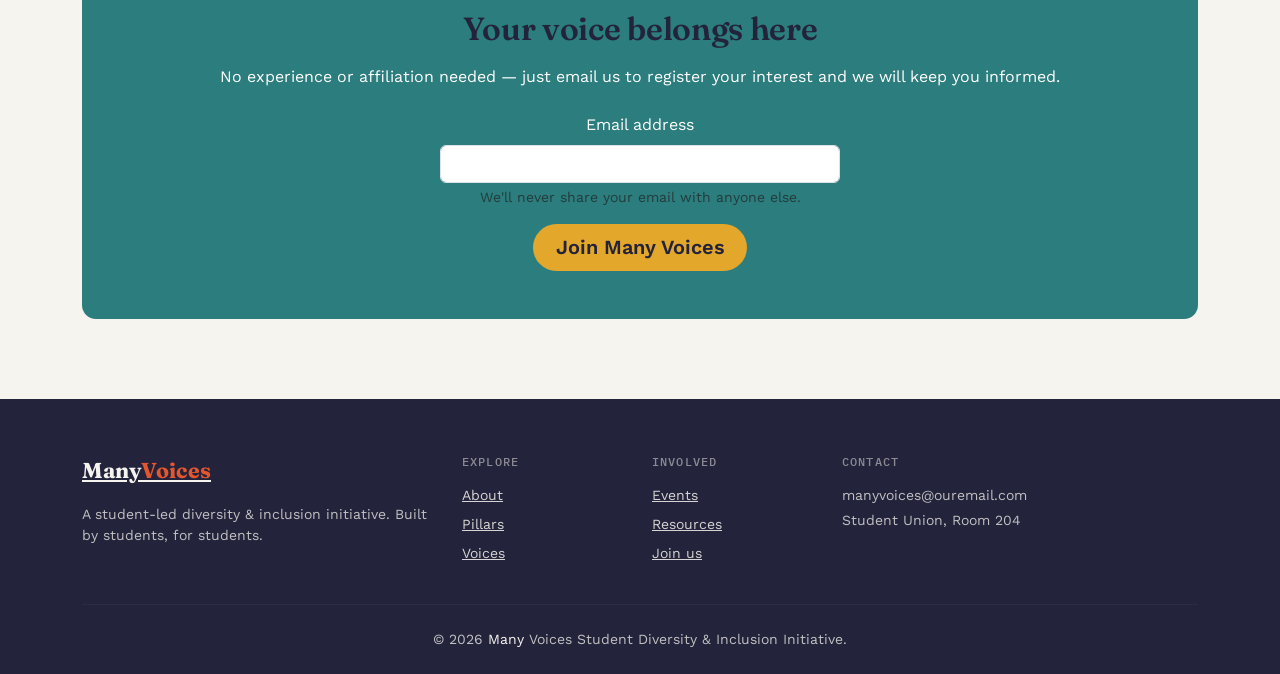
==== commit 8ef9a36f: "Change the color contrast on the logo in the footer" ====
--- a/index.html
+++ b/index.html
@@ -407,7 +407,7 @@
         <div class="row g-4">
           <div class="col-lg-4">
             <div class="navbar-brand mb-3 d-inline-block">
-              Many<span>Voices</span>
+                 <a class="many-logo" href="#top">Many<span>Voices</span></a>
             </div>
             <p class="small" id="p-sm">
               A student-led diversity &amp; inclusion initiative. Built by
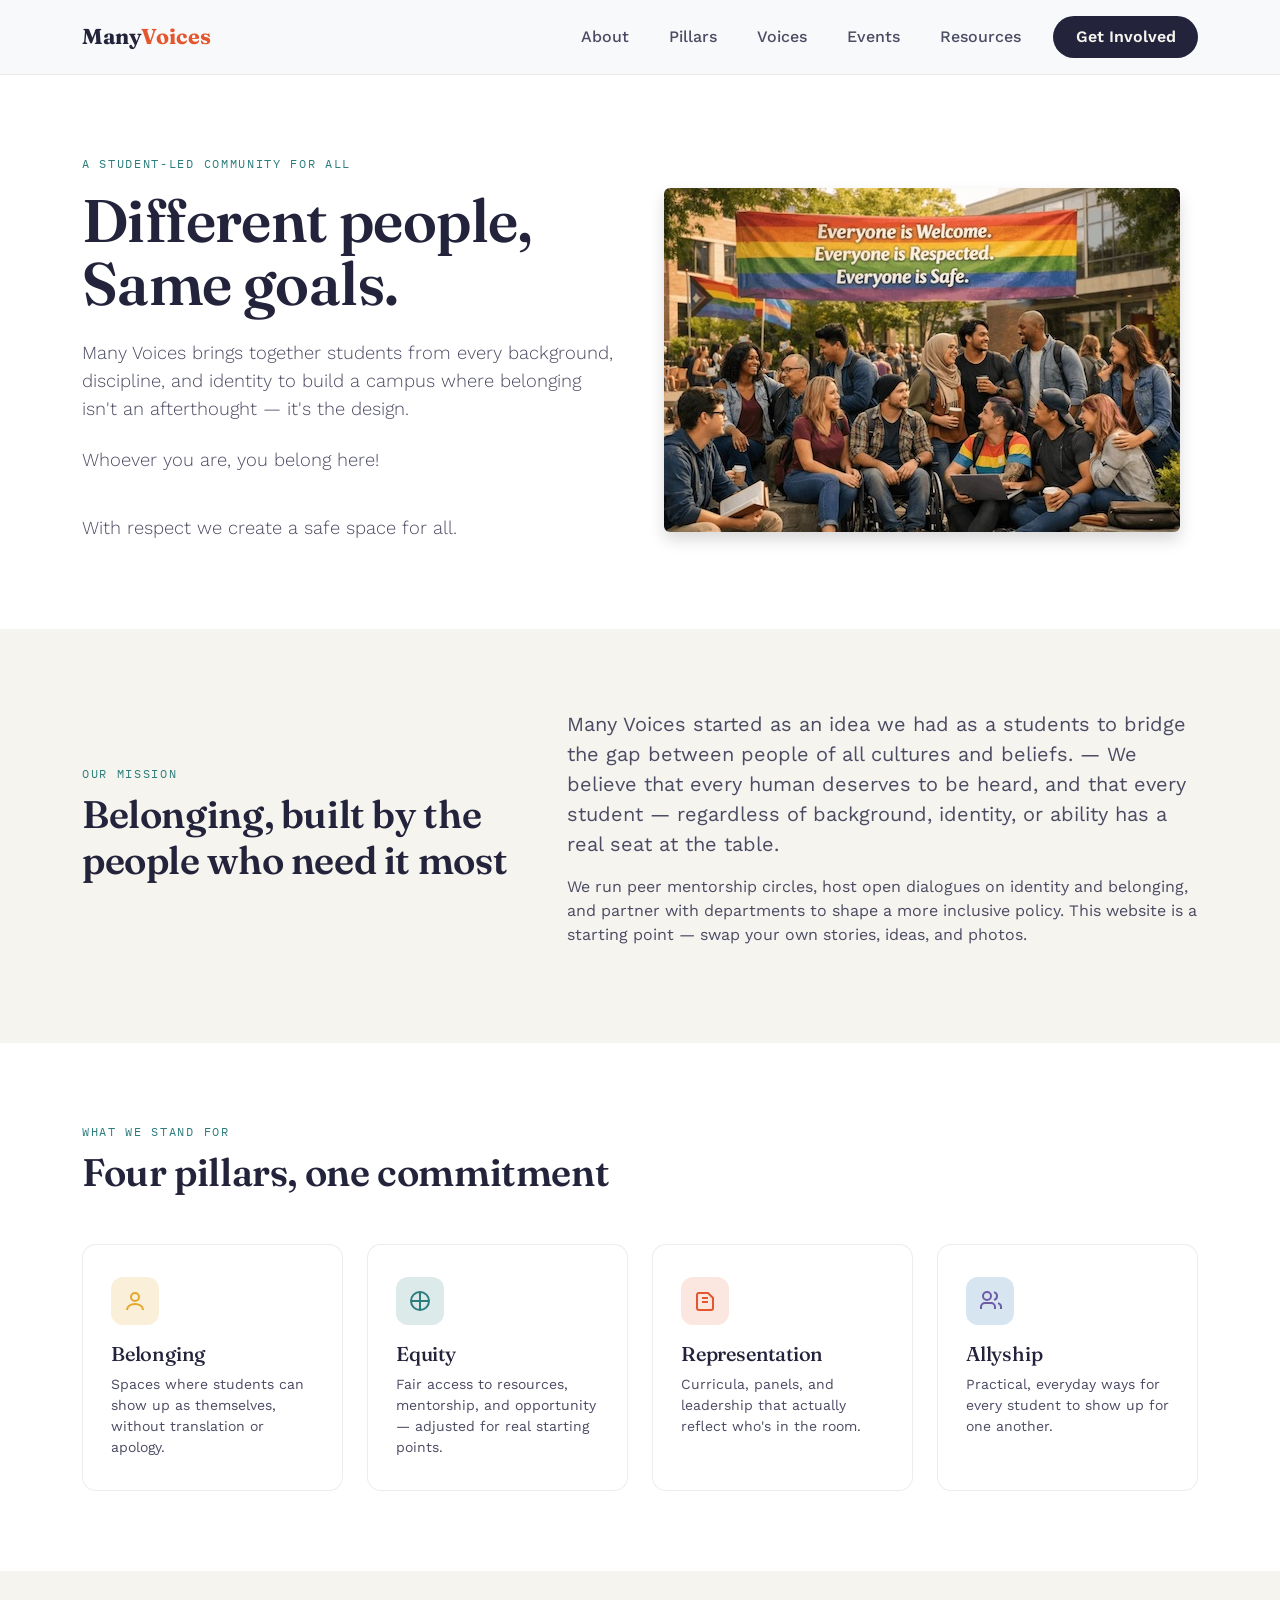
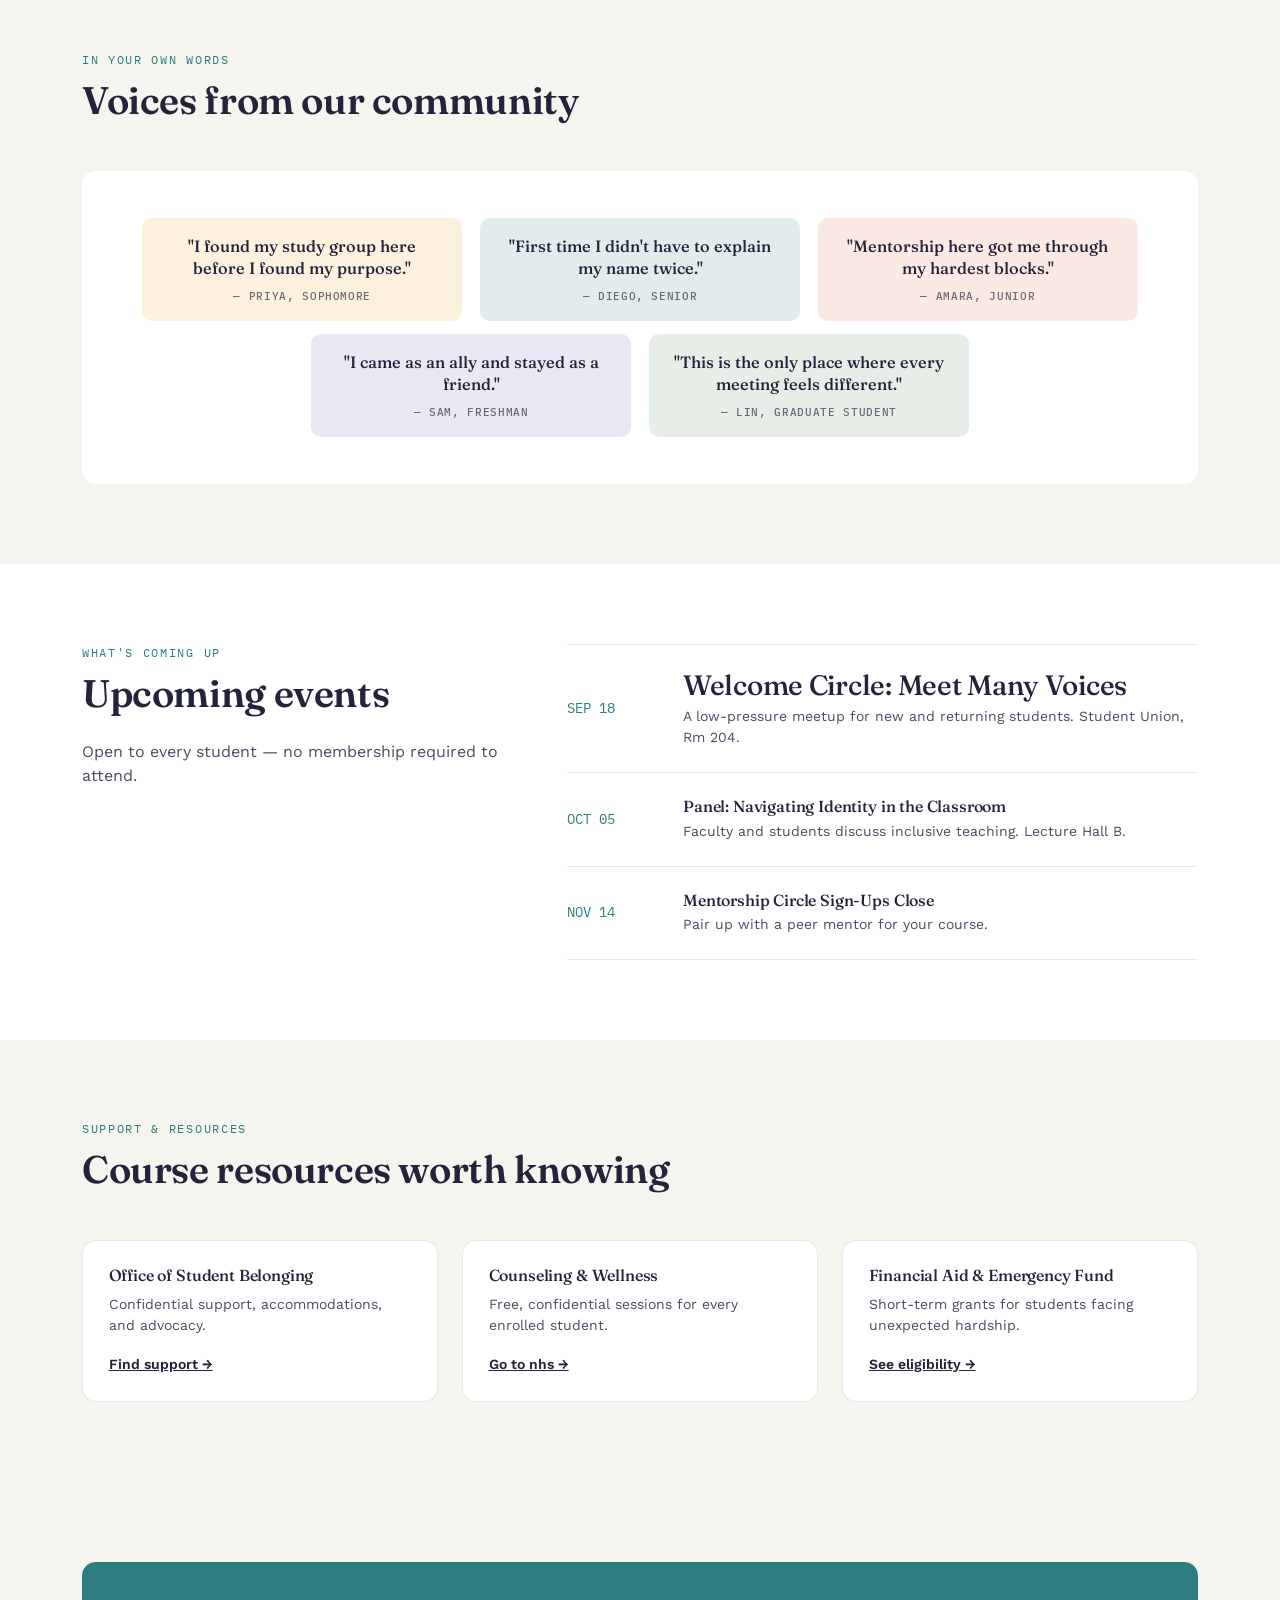
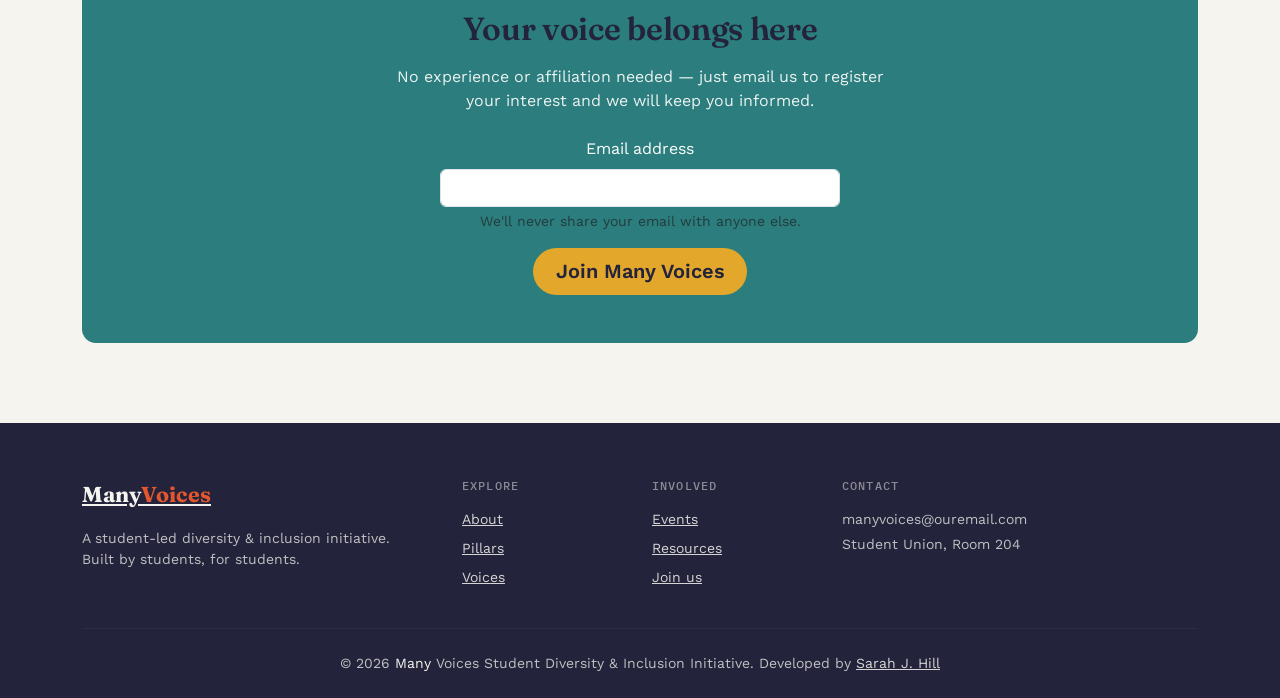
==== commit 4549ad38: "Put my credit in footer and change link wording" ====
--- a/index.html
+++ b/index.html
@@ -331,7 +331,7 @@
                 class="small fw-semibold"
                 target="_blank"
                 rel="noopener"
-                >Visit page &rarr;</a
+                >Find support &rarr;</a
               >
             </div>
           </div>
@@ -346,7 +346,7 @@
                 class="small fw-semibold"
                 target="_blank"
                 rel="noopener"
-                >Visit page &rarr;</a
+                >Go to nhs &rarr;</a
               >
             </div>
           </div>
@@ -361,7 +361,7 @@
                 class="small fw-semibold"
                 target="_blank"
                 rel="noopener"
-                >Visit page &rarr;</a
+                >See eligibility &rarr;</a
               >
             </div>
           </div>
@@ -387,7 +387,8 @@
                 type="email"
                 class="form-control"
                 id="exampleInputEmail1"
-                aria-describedby="emailHelp"
+                aria-describedby="emailHelp" 
+                required
               />
               <div id="emailHelp" class="form-text">
                 We'll never share your email with anyone else.
@@ -440,6 +441,7 @@
         <p class="small text-center mb-0">
           &copy; 2026 <span class="many-logo">Many</span> Voices Student
           Diversity & Inclusion Initiative.
+          Developed by <a href="https://github.com/sarahjhill" target="_blank" rel="noopener noreferrer">Sarah J. Hill</a>
         </p>
       </div>
     </footer>
--- a/assets/css/style.css
+++ b/assets/css/style.css
@@ -276,15 +276,62 @@
     color: var(--ink-soft); 
   }
 
-  p-light {
+  #p-light {
     max-width: 32rem;
     opacity: 0.9;
   }
 
-  p-sm {
+  #p-sm {
     max-width: 20rem;
   }
 
   .many-logo {
     color: var(--paper);
   }
+
+  @media (max-width: 991.98px) {
+    .nav-link {
+      margin: 0;
+      padding: 0.5rem 0;
+    }
+
+    .navbar .btn-ochre {
+      width: 100%;
+      text-align: center;
+    }
+  }
+
+  @media (max-width: 767.98px) {
+    section {
+      padding: 3.5rem 0;
+    }
+
+    .hero {
+      padding: 3.5rem 0 3rem;
+    }
+
+    .voices-wrap {
+      padding: 1.25rem;
+    }
+
+    .voice-chip {
+      display: block;
+      max-width: none;
+      margin: 0 0 0.75rem;
+    }
+
+    .event-row {
+      flex-direction: column;
+      align-items: flex-start;
+      gap: 0.5rem;
+      padding: 1.1rem 0;
+    }
+
+    .event-date {
+      min-width: 0;
+    }
+
+    .cta-band {
+      padding: 1.75rem 1.25rem;
+    }
+  }
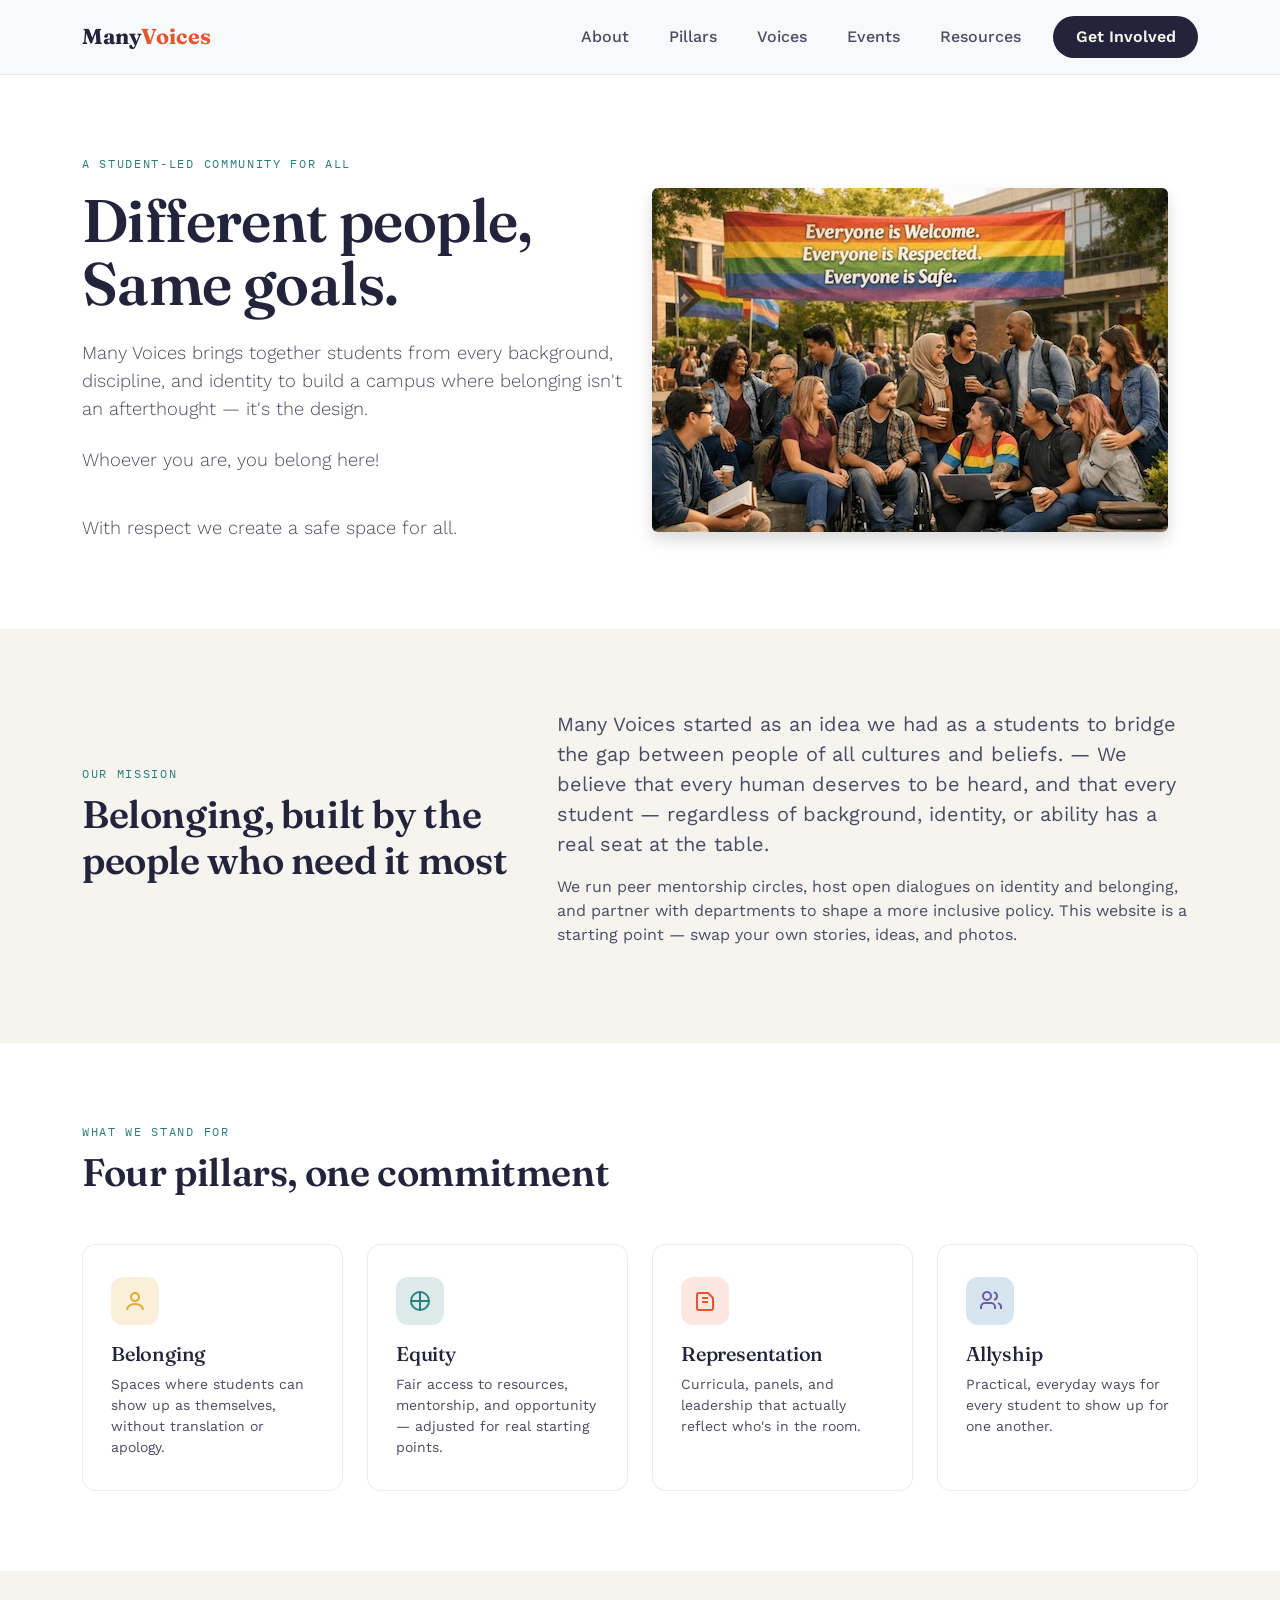
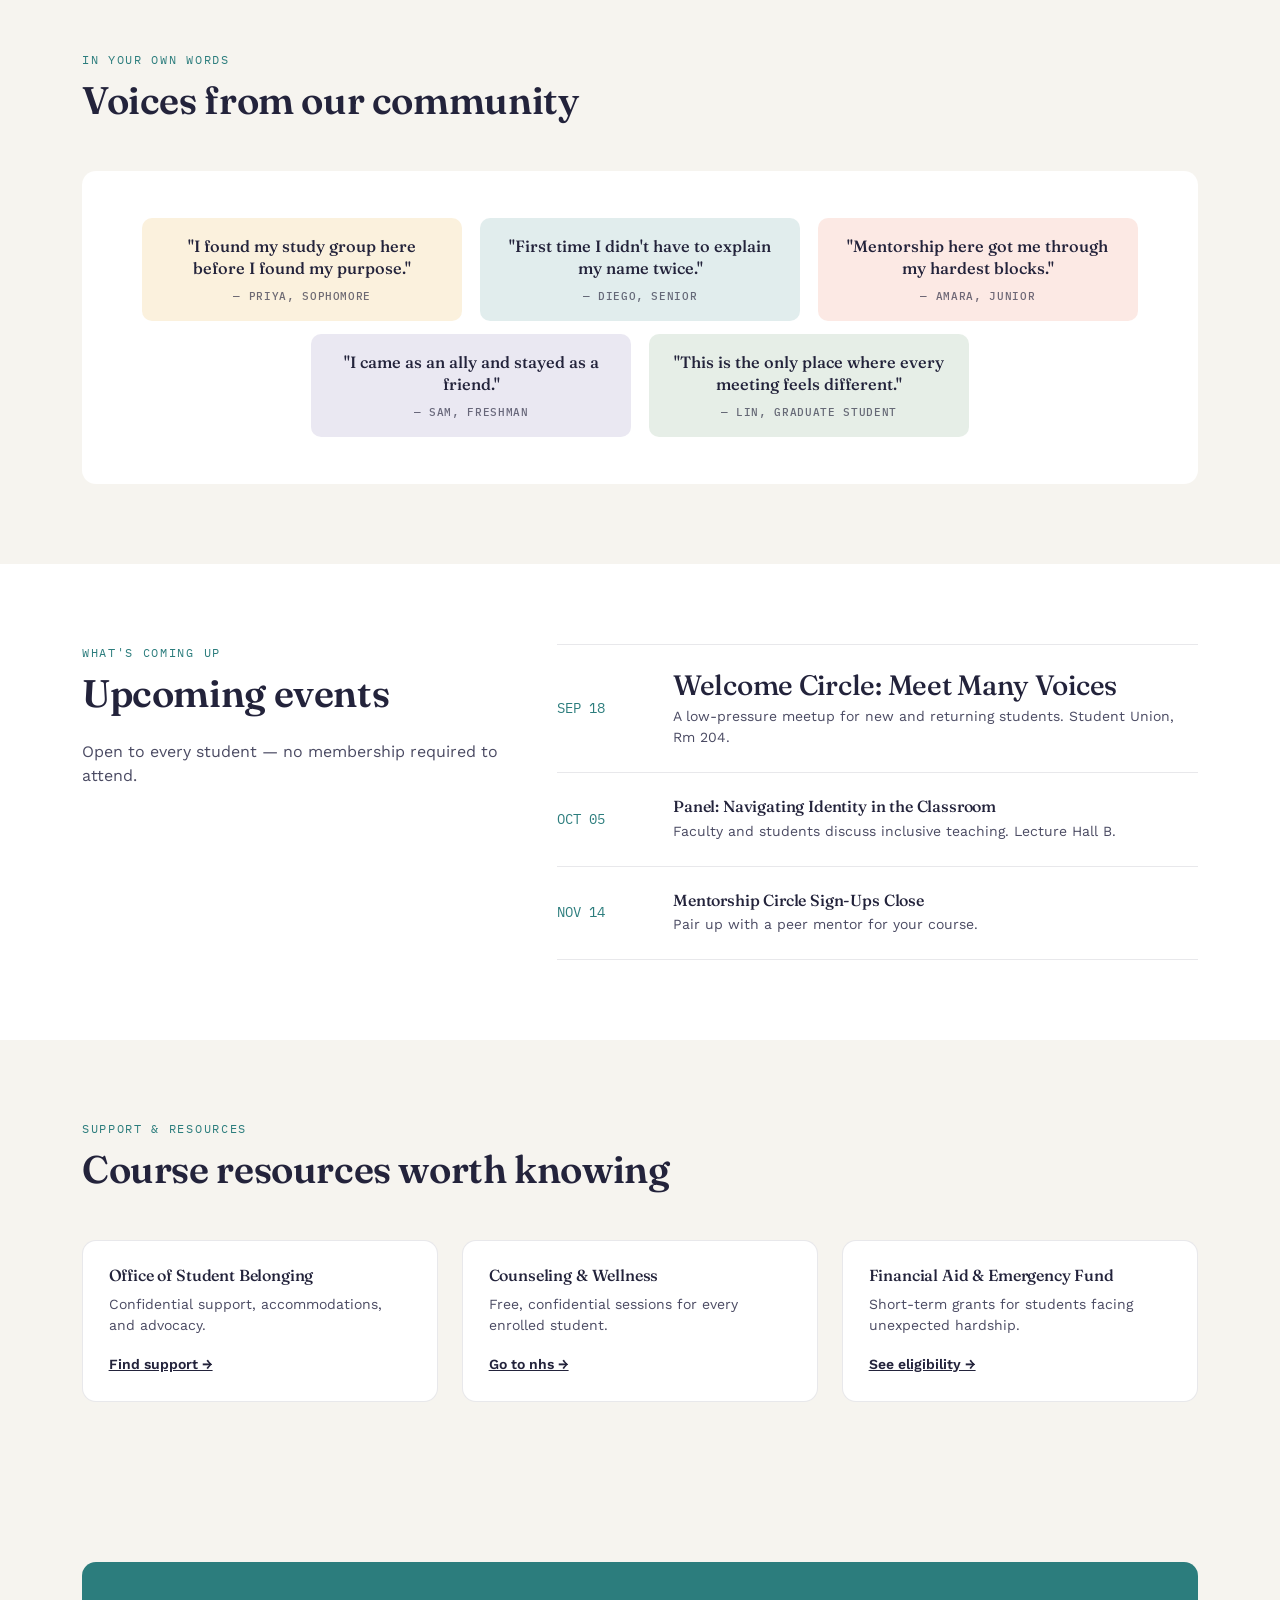
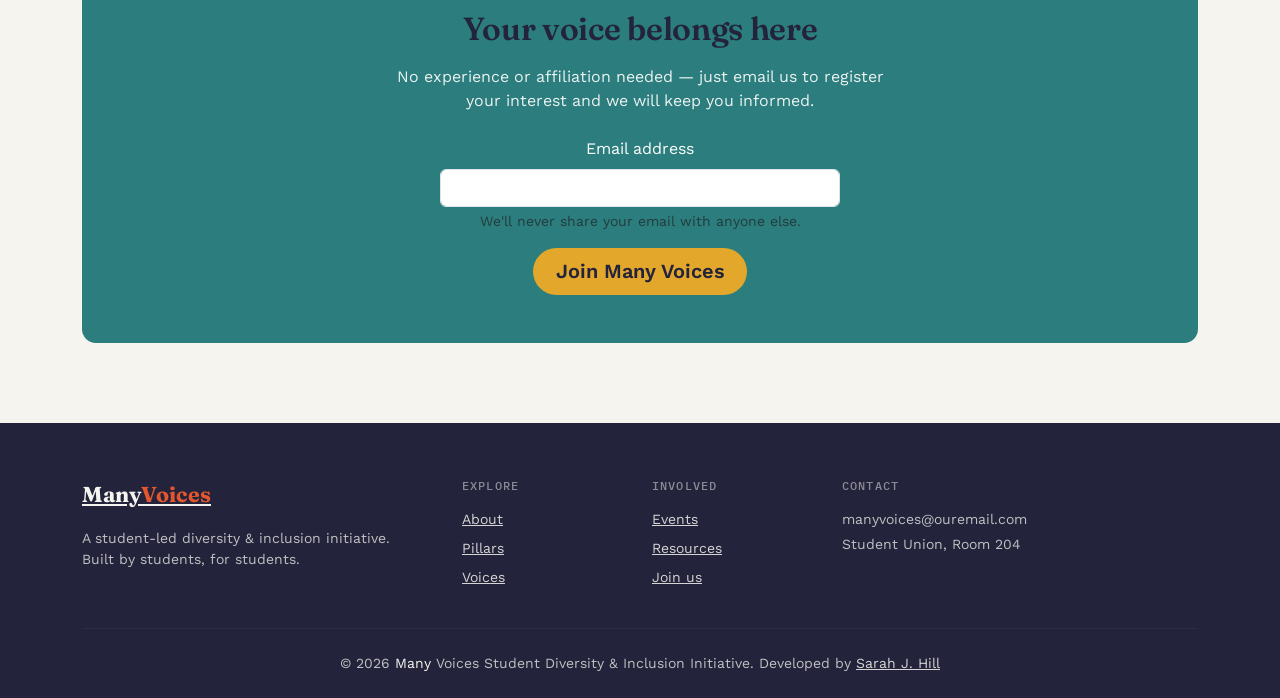
==== commit d9c8e312: "Add screenshots and struture information" ====
--- a/index.html
+++ b/index.html
@@ -66,7 +66,7 @@
     <!--HERO-->
     <header id="top" class="hero">
       <div class="container">
-        <div class="row align-items-center g-5">
+        <div class="row align-items-center">
           <div class="col-lg-6">
             <p class="eyebrow mb-3">A student-led community for all</p>
             <h1 class="mb-4">Different people,<br />Same goals.</h1>
@@ -98,7 +98,7 @@
     <!--ABOUT-->
     <section id="about">
       <div class="container">
-        <div class="row g-5 align-items-center">
+        <div class="row align-items-center">
           <div class="col-lg-5">
             <p class="eyebrow mb-2">Our mission</p>
             <h2 class="section-title mb-4">
@@ -269,7 +269,7 @@
     <!--EVENTS-->
     <section id="events">
       <div class="container">
-        <div class="row g-5">
+        <div class="row">
           <div class="col-lg-5">
             <p class="eyebrow mb-2">What's coming up</p>
             <h2 class="section-title mb-4">Upcoming events</h2>
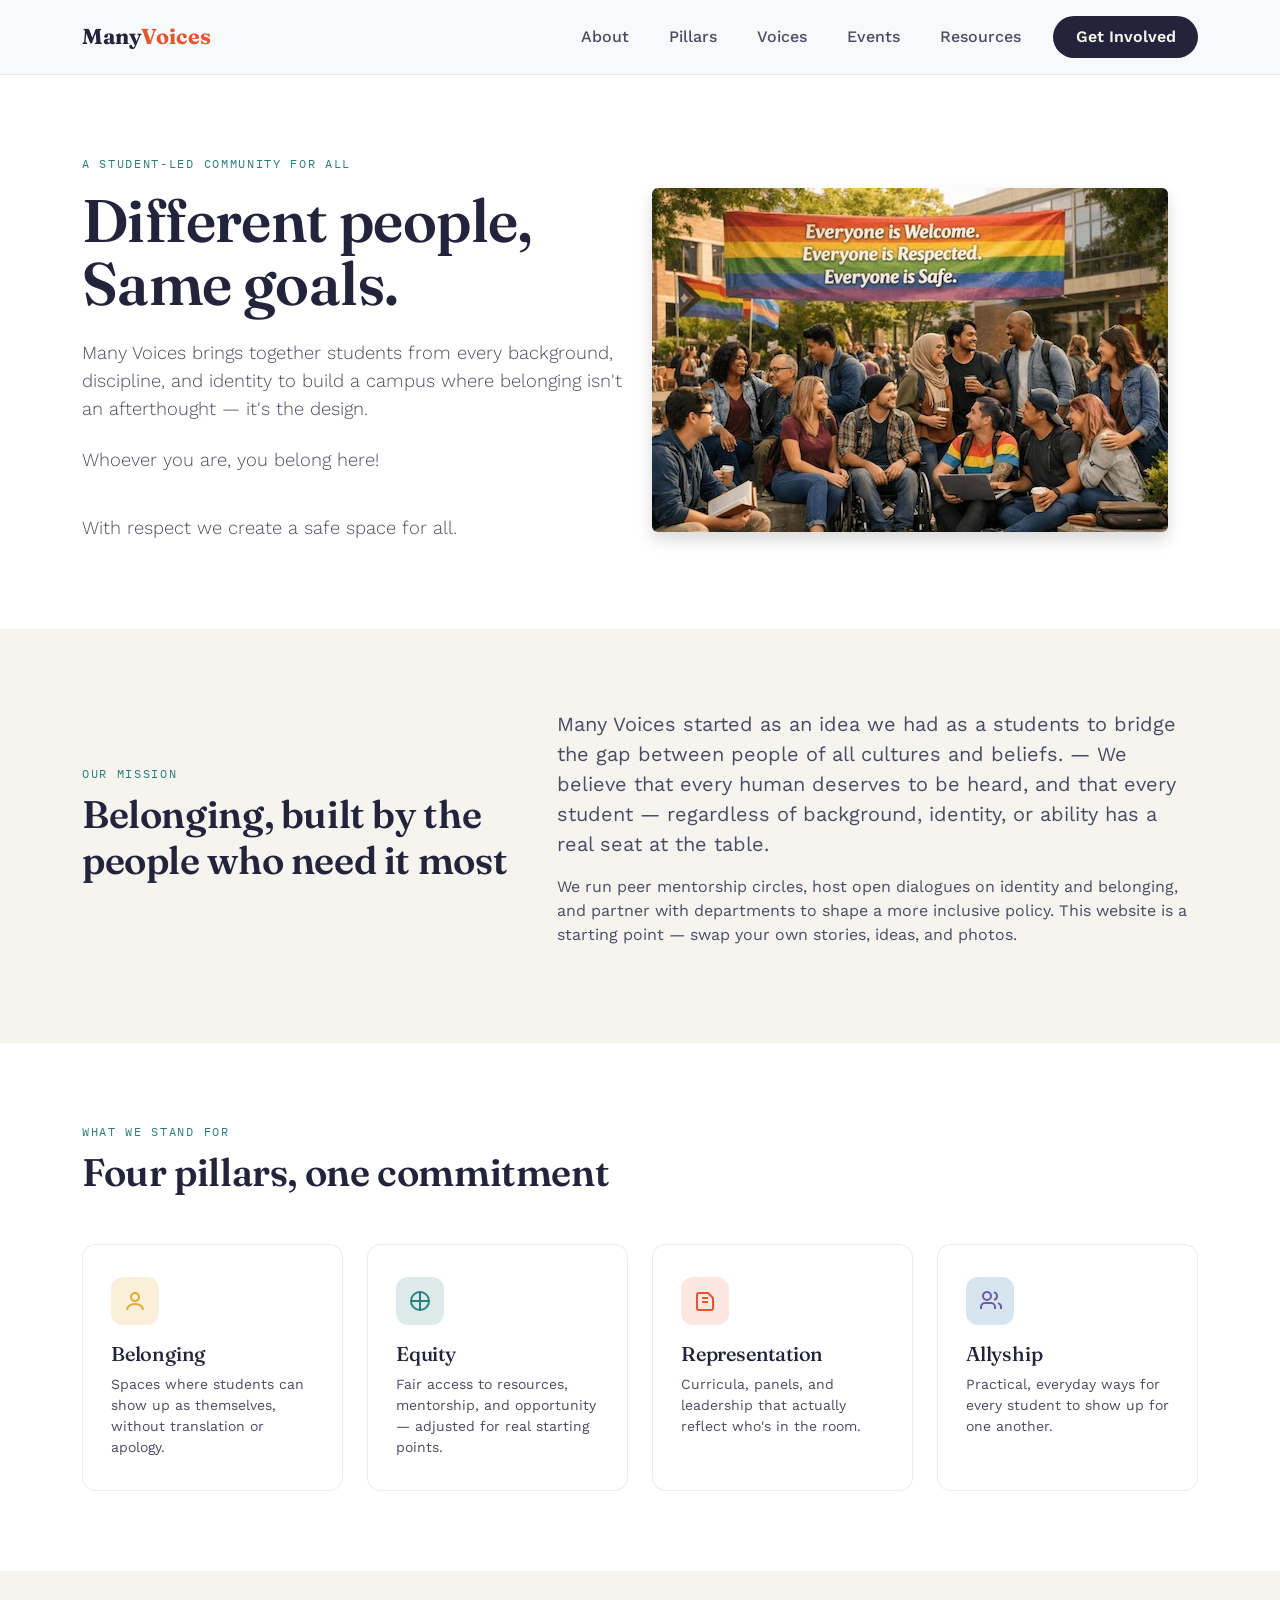
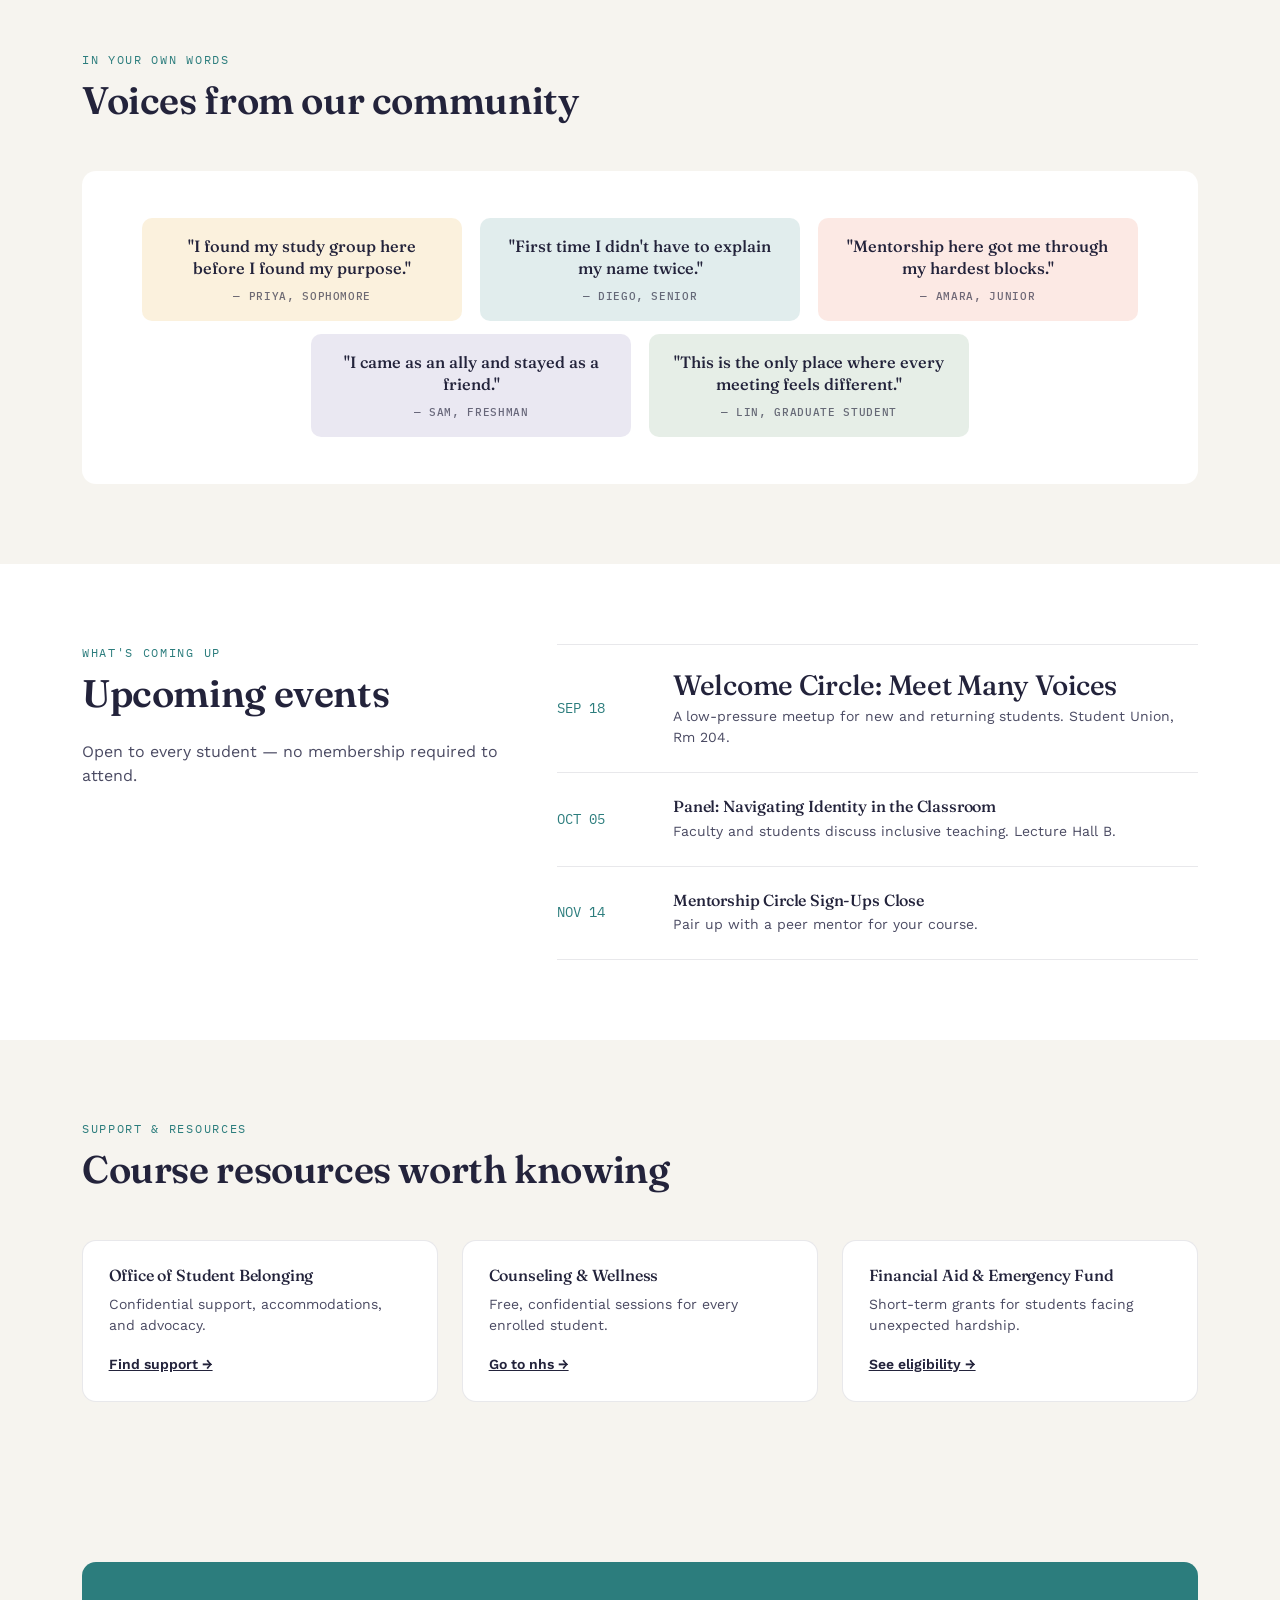
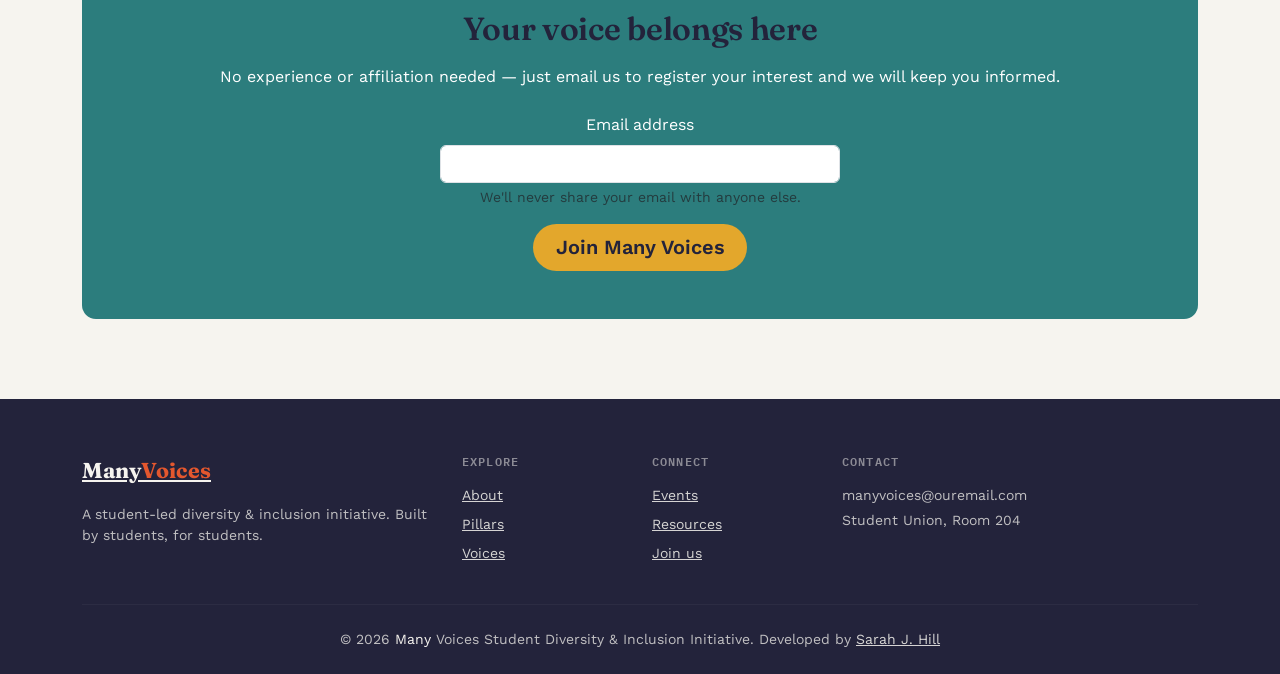
==== commit 6a608997: "Remove trailing slashes, change h6 to h3 and change the class element for h3" ====
--- a/index.html
+++ b/index.html
@@ -15,14 +15,14 @@
     />
 
     <!-- Fonts: Fraunces (display, warm humanist serif) + Work Sans (body) + IBM Plex Mono (utility/tags) -->
-    <link rel="preconnect" href="https://fonts.googleapis.com" />
+    <link rel="preconnect" href="https://fonts.googleapis.com">
     <link
       href="https://fonts.googleapis.com/css2?family=Fraunces:opsz,wght@9..144,300;9..144,500;9..144,600;9..144,700&family=Work+Sans:wght@400;500;600;700&family=IBM+Plex+Mono:wght@500&display=swap"
       rel="stylesheet"
-    />
+    >
 
     <!-- Stylesheet -->
-    <link rel="stylesheet" href="assets/css/style.css" />
+    <link rel="stylesheet" href="assets/css/style.css">
   </head>
   <body>
     <!--NAVBAR-->
@@ -69,7 +69,7 @@
         <div class="row align-items-center">
           <div class="col-lg-6">
             <p class="eyebrow mb-3">A student-led community for all</p>
-            <h1 class="mb-4">Different people,<br />Same goals.</h1>
+            <h1 class="mb-4">Different people,<br>Same goals.</h1>
             <p class="lead mb-4">
               Many Voices brings together students from every background,
               discipline, and identity to build a campus where belonging isn't
@@ -88,7 +88,7 @@
                 src="assets/images/everyone-welcome-2.jpg"
                 alt="Students of different backgrounds and identities smiling together"
                 class="img-fluid rounded shadow"
-              />
+              >
             </div>
           </div>
         </div>
@@ -380,9 +380,7 @@
           </p>
           <form class="mx-auto" id="join-form">
             <div class="mb-3">
-              <label for="exampleInputEmail1" class="form-label" aria-describedby="emailHelp"
-                >Email address</label
-              >
+              <label for="exampleInputEmail1" class="form-label">Email address</label>
               <input
                 type="email"
                 class="form-control"
@@ -416,7 +414,7 @@
             </p>
           </div>
           <div class="col-6 col-lg-2">
-            <h6>Explore</h6>
+            <h3>Explore</h3>
             <ul class="list-unstyled small">
               <li class="mb-2"><a href="#about">About</a></li>
               <li class="mb-2"><a href="#pillars">Pillars</a></li>
@@ -424,7 +422,7 @@
             </ul>
           </div>
           <div class="col-6 col-lg-2">
-            <h6>Involved</h6>
+            <h3>Connect</h3>
             <ul class="list-unstyled small">
               <li class="mb-2"><a href="#events">Events</a></li>
               <li class="mb-2"><a href="#resources">Resources</a></li>
@@ -432,7 +430,7 @@
             </ul>
           </div>
           <div class="col-lg-4">
-            <h6>Contact</h6>
+            <h3>Contact</h3>
             <p class="small mb-1">manyvoices@ouremail.com</p>
             <p class="small">Student Union, Room 204</p>
           </div>
--- a/assets/css/style.css
+++ b/assets/css/style.css
@@ -253,7 +253,7 @@
     padding: 3.5rem 0 1.5rem;
   }
   footer a{ color: rgba(246,244,239,0.85); }
-  footer h6{
+  footer h3{
     font-family: 'IBM Plex Mono', monospace;
     font-size: 0.72rem;
     letter-spacing: 0.1em;
@@ -276,62 +276,15 @@
     color: var(--ink-soft); 
   }
 
-  #p-light {
+  p-light {
     max-width: 32rem;
     opacity: 0.9;
   }
 
-  #p-sm {
+  p-sm {
     max-width: 20rem;
   }
 
   .many-logo {
     color: var(--paper);
   }
-
-  @media (max-width: 991.98px) {
-    .nav-link {
-      margin: 0;
-      padding: 0.5rem 0;
-    }
-
-    .navbar .btn-ochre {
-      width: 100%;
-      text-align: center;
-    }
-  }
-
-  @media (max-width: 767.98px) {
-    section {
-      padding: 3.5rem 0;
-    }
-
-    .hero {
-      padding: 3.5rem 0 3rem;
-    }
-
-    .voices-wrap {
-      padding: 1.25rem;
-    }
-
-    .voice-chip {
-      display: block;
-      max-width: none;
-      margin: 0 0 0.75rem;
-    }
-
-    .event-row {
-      flex-direction: column;
-      align-items: flex-start;
-      gap: 0.5rem;
-      padding: 1.1rem 0;
-    }
-
-    .event-date {
-      min-width: 0;
-    }
-
-    .cta-band {
-      padding: 1.75rem 1.25rem;
-    }
-  }
